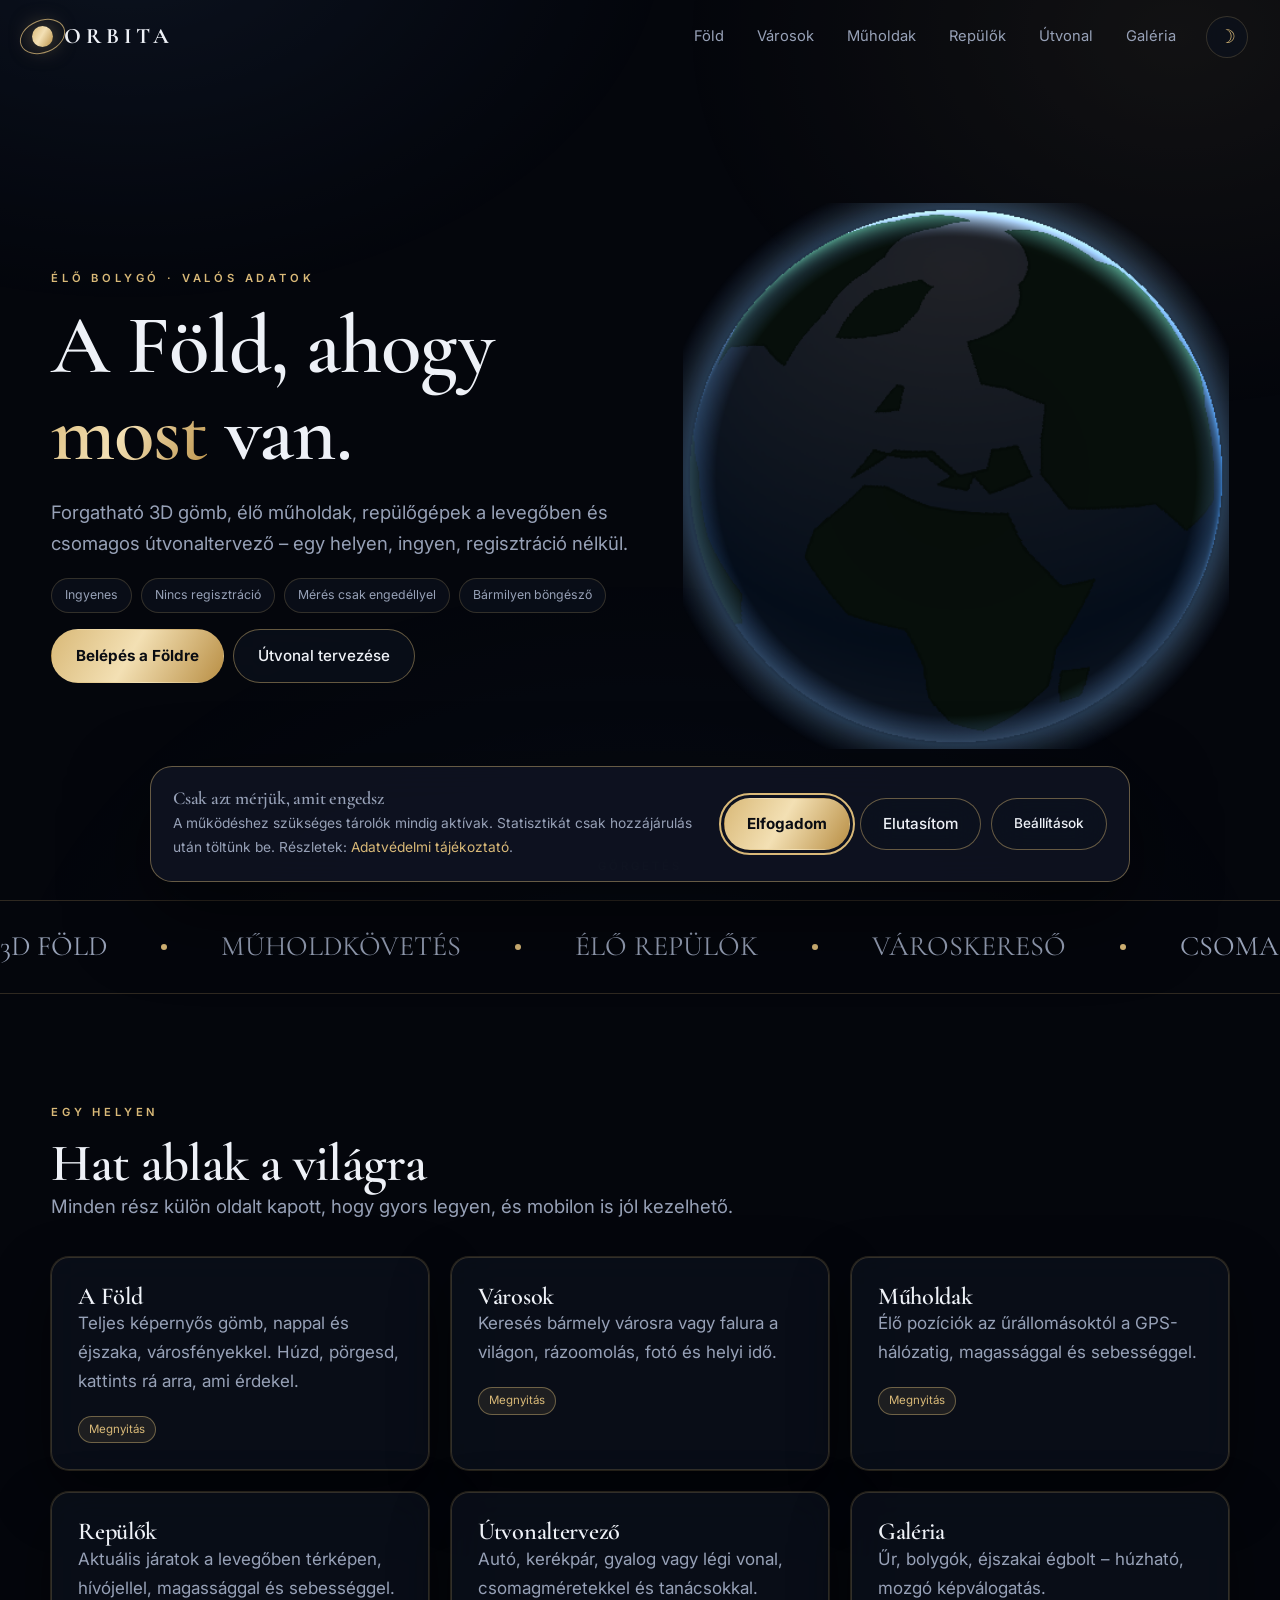
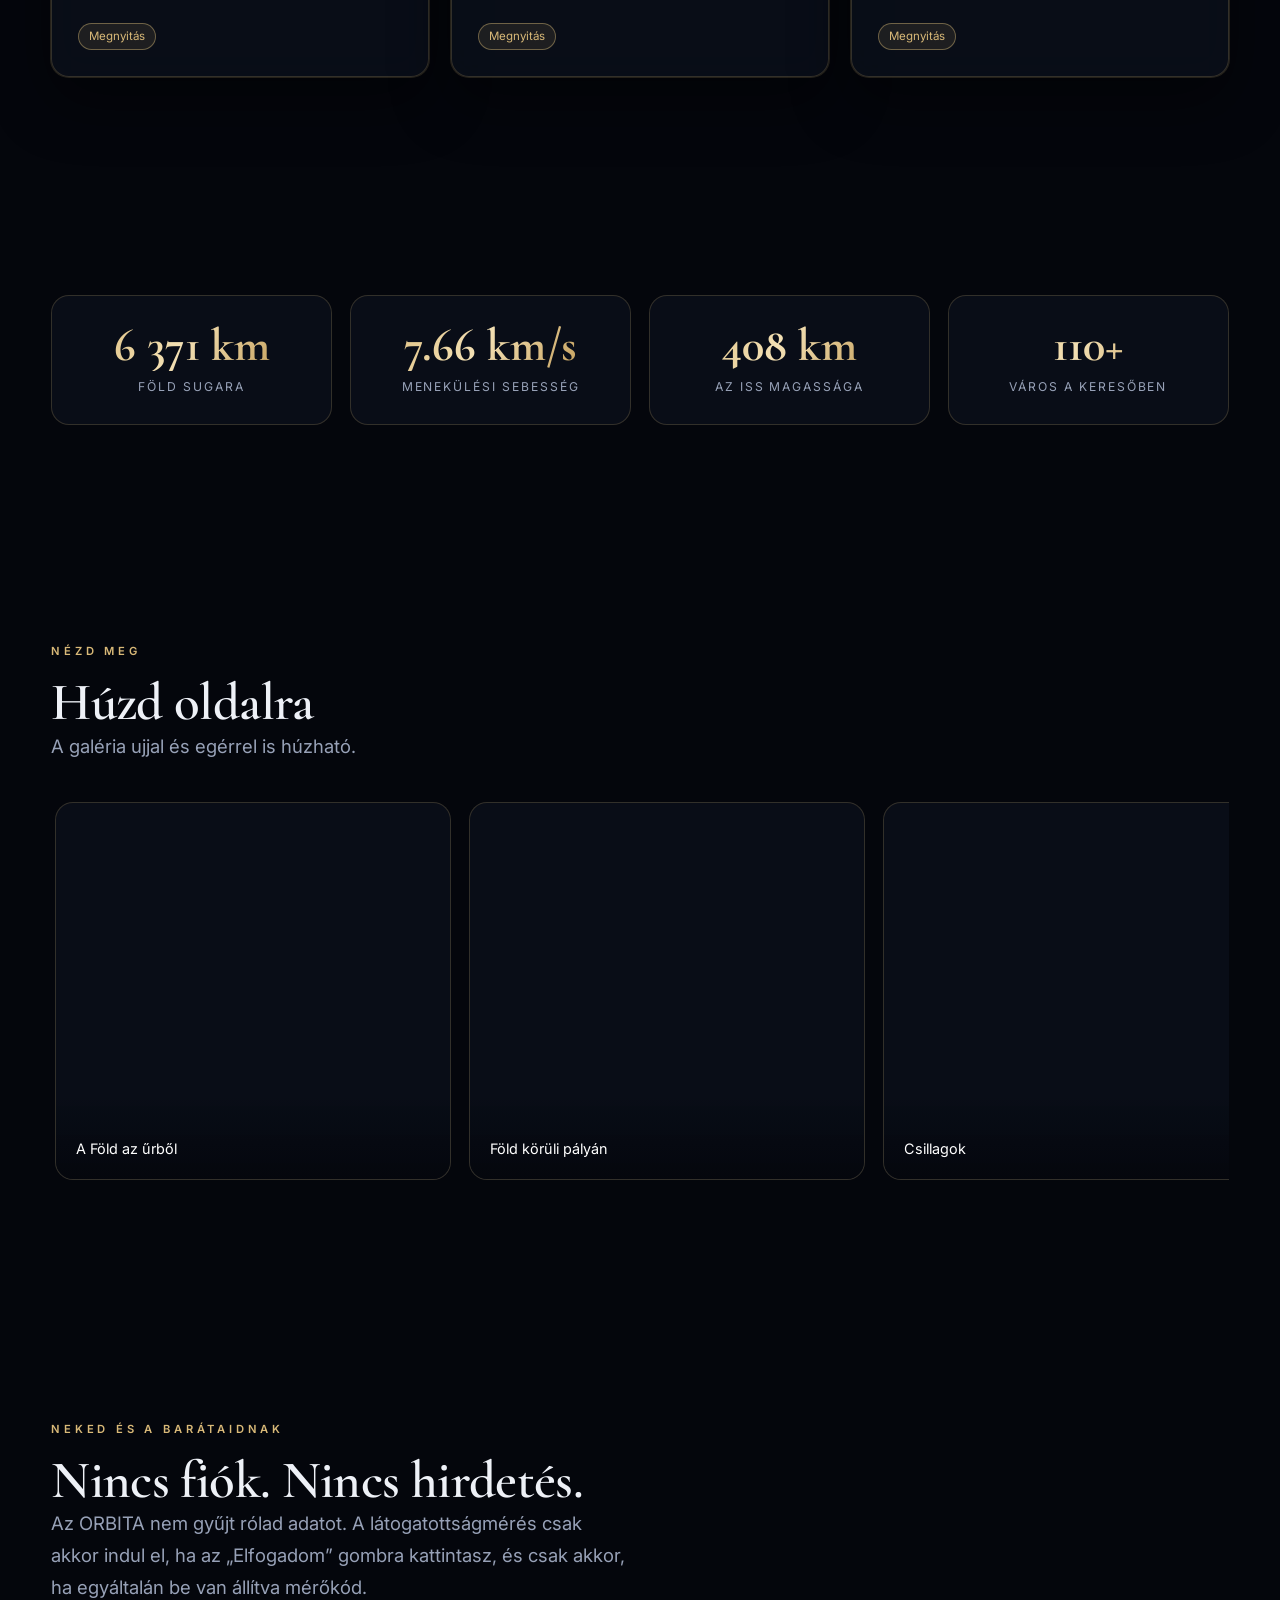
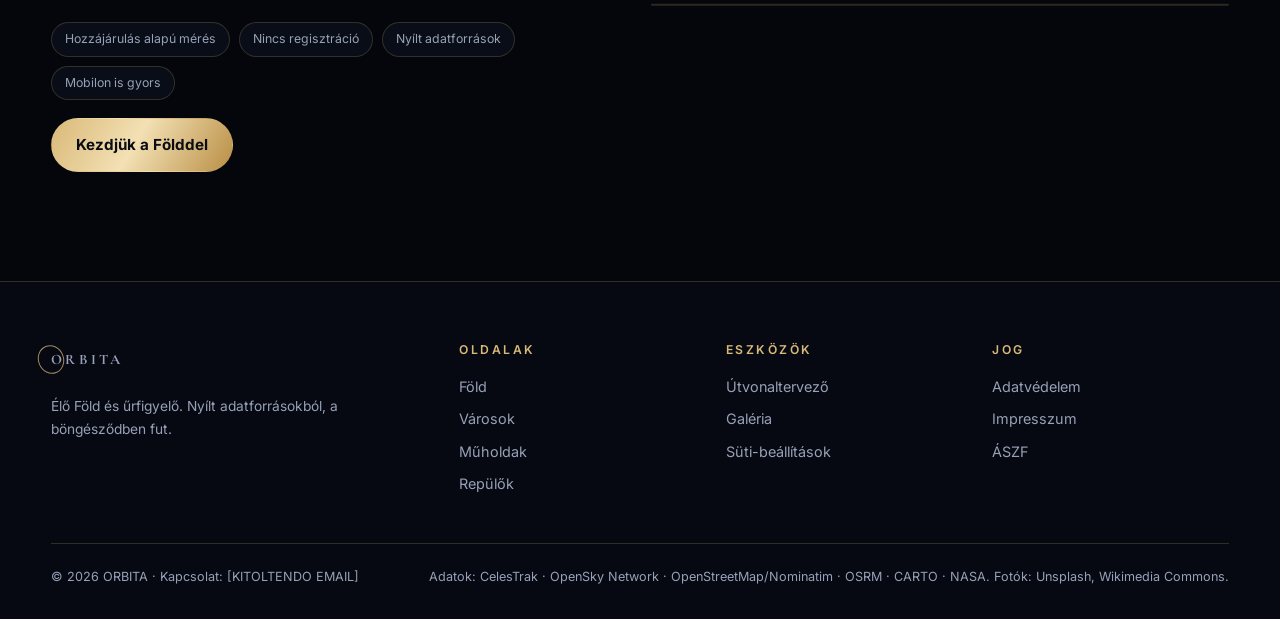
==== index.html @ 554a1420 "Add files via upload" ====
<!DOCTYPE html>
<html lang="hu" data-theme="dark">
<head>
<meta charset="utf-8">
<meta name="viewport" content="width=device-width,initial-scale=1">
<title>ORBITA – Élő Föld, műholdak, repülők és útvonaltervező</title>
<meta name="description" content="ORBITA: valós idejű 3D Föld, élő műholdhelyzetek, repülőforgalom és csomagos útvonaltervező. Ingyenes, regisztráció nélkül, a böngésződben.">
<link rel="canonical" href="https://[KITOLTENDO-DOMAIN]/index.html">
<meta property="og:type" content="website">
<meta property="og:title" content="ORBITA – Élő Föld és űrfigyelő">
<meta property="og:description" content="3D Föld, műholdak, repülők, városok és útvonaltervező – ingyen.">
<meta property="og:image" content="https://images.unsplash.com/photo-1451187580459-43490279c0fa?auto=format&fit=crop&w=1200&q=80">
<meta property="og:locale" content="hu_HU">
<meta name="twitter:card" content="summary_large_image">
<link rel="icon" href="favicon.svg" type="image/svg+xml">
<link rel="preconnect" href="https://fonts.googleapis.com">
<link rel="preconnect" href="https://fonts.gstatic.com" crossorigin>
<link href="https://fonts.googleapis.com/css2?family=Cormorant+Garamond:wght@400;600;700&family=Inter:wght@300;400;500;600;700&display=swap" rel="stylesheet">
<link rel="stylesheet" href="style.css?v=14">
<script>try{var t=localStorage.getItem('orbita-theme');if(t)document.documentElement.setAttribute('data-theme',t);}catch(e){}</script>
<script type="application/ld+json">
{"@context":"https://schema.org","@type":"WebSite","name":"ORBITA","url":"https://[KITOLTENDO-DOMAIN]/",
"description":"Élő Föld, műholdak, repülők és útvonaltervező.","inLanguage":"hu",
"potentialAction":{"@type":"SearchAction","target":"https://[KITOLTENDO-DOMAIN]/varosok.html?q={search_term_string}","query-input":"required name=search_term_string"}}
</script>
<script src="proxy.js?v=14"></script>
</head>
<body>
<div class="progress"><i></i></div>

<header class="nav">
  <a class="brand" href="index.html"><span class="brand-mark"></span>ORBITA</a>
  <nav class="nav-links" aria-label="Főmenü">
    <a href="fold.html">Föld</a><a href="varosok.html">Városok</a><a href="muholdak.html">Műholdak</a>
    <a href="repulok.html">Repülők</a><a href="utvonal.html">Útvonal</a><a href="galeria.html">Galéria</a>
  </nav>
  <div class="nav-act">
    <button class="icon-btn" data-theme-toggle aria-label="Világos vagy sötét téma" type="button"></button>
    <button class="burger" aria-label="Menü megnyitása" aria-expanded="false" type="button"><span></span><span></span><span></span></button>
  </div>
</header>
<div class="drawer" id="drawer">
  <a href="fold.html">Föld</a><a href="varosok.html">Városok</a><a href="muholdak.html">Műholdak</a>
  <a href="repulok.html">Repülők</a><a href="utvonal.html">Útvonaltervező</a><a href="galeria.html">Galéria</a>
  <a href="adatvedelem.html">Adatvédelem</a><a href="#" data-open-consent>Süti-beállítások</a>
</div>

<section class="hero">
  <div class="wrap hero-grid">
    <div>
      <p class="kick rv">Élő bolygó · valós adatok</p>
      <h1 class="rv">A Föld, ahogy <span class="gold">most</span> van.</h1>
      <p class="lead rv">Forgatható 3D gömb, élő műholdak, repülőgépek a levegőben és csomagos útvonaltervező – egy helyen, ingyen, regisztráció nélkül.</p>
      <div class="badge-row rv">
        <span class="badge">Ingyenes</span><span class="badge">Nincs regisztráció</span>
        <span class="badge">Mérés csak engedéllyel</span><span class="badge">Bármilyen böngésző</span>
      </div>
      <div class="badge-row rv">
        <a class="btn btn-p" href="fold.html">Belépés a Földre</a>
        <a class="btn" href="utvonal.html">Útvonal tervezése</a>
      </div>
    </div>
    <div class="hero-globe rv rv-s" id="heroGlobe" aria-hidden="true"></div>
  </div>
  <div class="scroll-hint"><i></i>GÖRGETÉS</div>
</section>

<div class="marq" aria-hidden="true">
  <div class="marq-in">
    <span>3D FÖLD</span><span>MŰHOLDKÖVETÉS</span><span>ÉLŐ REPÜLŐK</span><span>VÁROSKERESŐ</span>
    <span>CSOMAGTERVEZŐ</span><span>TERÜLETI IDŐ</span>
    <span>3D FÖLD</span><span>MŰHOLDKÖVETÉS</span><span>ÉLŐ REPÜLŐK</span><span>VÁROSKERESŐ</span>
    <span>CSOMAGTERVEZŐ</span><span>TERÜLETI IDŐ</span>
  </div>
</div>

<section>
  <div class="wrap">
    <p class="kick rv">Egy helyen</p>
    <h2 class="rv">Hat ablak a világra</h2>
    <p class="lead rv">Minden rész külön oldalt kapott, hogy gyors legyen, és mobilon is jól kezelhető.</p>
    <div class="grid g3 mt2" data-stagger>
      <a class="card rv" href="fold.html"><h3>A Föld</h3><p class="muted">Teljes képernyős gömb, nappal és éjszaka, városfényekkel. Húzd, pörgesd, kattints rá arra, ami érdekel.</p><span class="pill">Megnyitás</span></a>
      <a class="card rv" href="varosok.html"><h3>Városok</h3><p class="muted">Keresés bármely városra vagy falura a világon, rázoomolás, fotó és helyi idő.</p><span class="pill">Megnyitás</span></a>
      <a class="card rv" href="muholdak.html"><h3>Műholdak</h3><p class="muted">Élő pozíciók az űrállomásoktól a GPS-hálózatig, magassággal és sebességgel.</p><span class="pill">Megnyitás</span></a>
      <a class="card rv" href="repulok.html"><h3>Repülők</h3><p class="muted">Aktuális járatok a levegőben térképen, hívójellel, magassággal és sebességgel.</p><span class="pill">Megnyitás</span></a>
      <a class="card rv" href="utvonal.html"><h3>Útvonaltervező</h3><p class="muted">Autó, kerékpár, gyalog vagy légi vonal, csomagméretekkel és tanácsokkal.</p><span class="pill">Megnyitás</span></a>
      <a class="card rv" href="galeria.html"><h3>Galéria</h3><p class="muted">Űr, bolygók, éjszakai égbolt – húzható, mozgó képválogatás.</p><span class="pill">Megnyitás</span></a>
    </div>
  </div>
</section>

<section>
  <div class="wrap">
    <div class="stats">
      <div class="stat rv"><b data-count="6371" data-suffix=" km">0</b><span>Föld sugara</span></div>
      <div class="stat rv"><b data-count="7.66" data-dec="2" data-suffix=" km/s">0</b><span>Menekülési sebesség</span></div>
      <div class="stat rv"><b data-count="408" data-suffix=" km">0</b><span>Az ISS magassága</span></div>
      <div class="stat rv"><b data-count="110" data-suffix="+">0</b><span>Város a keresőben</span></div>
    </div>
  </div>
</section>

<section>
  <div class="wrap">
    <p class="kick rv">Nézd meg</p>
    <h2 class="rv">Húzd oldalra</h2>
    <p class="lead rv">A galéria ujjal és egérrel is húzható.</p>
    <div class="hgal mt2" role="region" aria-label="Képgaléria" tabindex="0">
      <figure><img src="https://images.unsplash.com/photo-1451187580459-43490279c0fa?auto=format&fit=crop&w=1400&q=80" alt="A Föld az űrből, felhőzettel" loading="lazy" onerror="this.src='https://picsum.photos/seed/orbita1/1400/900'"><figcaption>A Föld az űrből</figcaption></figure>
      <figure><img src="https://images.unsplash.com/photo-1446776811953-b23d57bd21aa?auto=format&fit=crop&w=1400&q=80" alt="Űrsétát végző űrhajós a Föld fölött" loading="lazy" onerror="this.src='https://picsum.photos/seed/orbita2/1400/900'"><figcaption>Föld körüli pályán</figcaption></figure>
      <figure><img src="https://images.unsplash.com/photo-1444703686981-a3abbc4d4fe3?auto=format&fit=crop&w=1400&q=80" alt="Csillagos éjszakai égbolt" loading="lazy" onerror="this.src='https://picsum.photos/seed/orbita3/1400/900'"><figcaption>Csillagok</figcaption></figure>
      <figure><img src="https://images.unsplash.com/photo-1419242902214-272b3f66ee7a?auto=format&fit=crop&w=1400&q=80" alt="Tejútrendszer az éjszakai égbolton" loading="lazy" onerror="this.src='https://picsum.photos/seed/orbita4/1400/900'"><figcaption>Tejút</figcaption></figure>
      <figure><img src="https://images.unsplash.com/photo-1462331940025-496dfbfc7564?auto=format&fit=crop&w=1400&q=80" alt="Köd a világűrben" loading="lazy" onerror="this.src='https://picsum.photos/seed/orbita5/1400/900'"><figcaption>Mélyvilág</figcaption></figure>
      <figure><img src="https://images.unsplash.com/photo-1470071459604-3b5ec3a7fe05?auto=format&fit=crop&w=1400&q=80" alt="Ködbeborított hegyvidék" loading="lazy" onerror="this.src='https://picsum.photos/seed/orbita6/1400/900'"><figcaption>Bolygónk felszíne</figcaption></figure>
    </div>
  </div>
</section>

<section>
  <div class="wrap grid g2" style="align-items:center">
    <div class="rv rv-l">
      <p class="kick">Neked és a barátaidnak</p>
      <h2>Nincs fiók. Nincs hirdetés.</h2>
      <p class="lead">Az ORBITA nem gyűjt rólad adatot. A látogatottságmérés csak akkor indul el, ha az „Elfogadom” gombra kattintasz, és csak akkor, ha egyáltalán be van állítva mérőkód.</p>
      <div class="badge-row">
        <span class="badge">Hozzájárulás alapú mérés</span><span class="badge">Nincs regisztráció</span>
        <span class="badge">Nyílt adatforrások</span><span class="badge">Mobilon is gyors</span>
      </div>
      <a class="btn btn-p mt1" href="fold.html">Kezdjük a Földdel</a>
    </div>
    <div class="imgsh rv rv-r" data-par="0.05">
      <img src="https://images.unsplash.com/photo-1451187580459-43490279c0fa?auto=format&fit=crop&w=1600&q=80" alt="Naplemente a Föld horizontján az űrből" loading="lazy" onerror="this.src='https://picsum.photos/seed/orbita7/1600/1100'">
    </div>
  </div>
</section>

<footer>
  <div class="wrap">
    <div class="fgrid">
      <div>
        <a class="brand" href="index.html"><span class="brand-mark"></span>ORBITA</a>
        <p class="muted small mt1">Élő Föld és űrfigyelő. Nyílt adatforrásokból, a böngésződben fut.</p>
      </div>
      <div><h4>Oldalak</h4><a href="fold.html">Föld</a><a href="varosok.html">Városok</a><a href="muholdak.html">Műholdak</a><a href="repulok.html">Repülők</a></div>
      <div><h4>Eszközök</h4><a href="utvonal.html">Útvonaltervező</a><a href="galeria.html">Galéria</a><a href="#" data-open-consent>Süti-beállítások</a></div>
      <div><h4>Jog</h4><a href="adatvedelem.html">Adatvédelem</a><a href="impresszum.html">Impresszum</a><a href="aszf.html">ÁSZF</a></div>
    </div>
    <div class="fbot">
      <span>© <span data-year>2026</span> ORBITA · Kapcsolat: [KITOLTENDO EMAIL]</span>
      <span>Adatok: CelesTrak · OpenSky Network · OpenStreetMap/Nominatim · OSRM · CARTO · NASA. Fotók: Unsplash, Wikimedia Commons.</span>
    </div>
  </div>
</footer>

<script src="app.js?v=14"></script>
<script src="globe.js?v=14"></script>
<script>
(function () {
  var host = document.getElementById('heroGlobe');
  if (!host || !window.ORBITA || !ORBITA.Globe) return;
  var c = document.createElement('canvas');
  c.setAttribute('aria-hidden', 'true');
  host.appendChild(c);
  var marks = [
    {lat:47.50,lon:19.04,label:'Budapest',sub:'Magyarország',kind:'city'},
    {lat:51.51,lon:-0.13,label:'London',sub:'Egyesült Királyság',kind:'city'},
    {lat:40.71,lon:-74.01,label:'New York',sub:'USA',kind:'city'},
    {lat:35.68,lon:139.69,label:'Tokió',sub:'Japán',kind:'city'},
    {lat:-33.87,lon:151.21,label:'Sydney',sub:'Ausztrália',kind:'city'},
    {lat:-23.55,lon:-46.63,label:'São Paulo',sub:'Brazília',kind:'city'}
  ];
  ORBITA.Globe(c, { host: host, lon: 19.04, lat: 40, marks: marks, hoverFocus: false });
})();
</script>
</body>
</html>
---- style.css ----
/* ================= ORBITA design system ================= */
:root{
  --bg:#04060c; --bg2:#090d18;
  --panel:rgba(12,17,28,.72); --panel2:rgba(14,19,32,.94);
  --line:rgba(217,185,120,.20); --line2:rgba(217,185,120,.44);
  --ink:#eef1f7; --mute:#97a1b7; --gold:#d9b978; --gold2:#f3e0b4;
  --accent:#6ea8fe; --ok:#5fd39a; --warn:#ffb454; --bad:#ff6b6b;
  --r:18px; --max:1240px;
  --sh:0 30px 80px rgba(0,0,0,.55);
  --grad:linear-gradient(120deg,#d9b978,#f3e0b4 46%,#b98f45);
  --glow:0 0 0 1px rgba(217,185,120,.16),0 24px 60px rgba(0,0,0,.45);
  --glass:blur(18px) saturate(1.15);
}
html[data-theme="light"]{
  --bg:#f5f3ee; --bg2:#eae6dc;
  --panel:rgba(255,255,255,.82); --panel2:rgba(255,255,255,.96);
  --line:rgba(122,96,44,.22); --line2:rgba(122,96,44,.44);
  --ink:#12161f; --mute:#5c6478; --gold:#8a6a2f; --gold2:#6b5122;
  --accent:#2f6bd8; --ok:#1f8f5f; --warn:#a86a10; --bad:#c2352f;
  --sh:0 24px 60px rgba(40,33,15,.15);
  --grad:linear-gradient(120deg,#8a6a2f,#c09a45 46%,#6b5122);
  --glow:0 0 0 1px rgba(122,96,44,.14),0 20px 50px rgba(40,33,15,.14);
}
*{box-sizing:border-box}
html{scroll-behavior:smooth;-webkit-text-size-adjust:100%}
body{margin:0;background:var(--bg);color:var(--ink);
  font-family:Inter,system-ui,-apple-system,"Segoe UI",Roboto,Helvetica,Arial,sans-serif;
  font-size:17px;line-height:1.7;-webkit-font-smoothing:antialiased;overflow-x:hidden}
body::before{content:"";position:fixed;inset:0;pointer-events:none;z-index:0;opacity:.55;
  background:
    radial-gradient(900px 620px at 10% -8%,rgba(110,168,254,.15),transparent 62%),
    radial-gradient(820px 620px at 92% 4%,rgba(217,185,120,.13),transparent 62%),
    radial-gradient(1100px 820px at 50% 118%,rgba(110,168,254,.09),transparent 62%)}
html[data-theme="light"] body::before{opacity:.9}
body.no-scroll{overflow:hidden}
img{max-width:100%;display:block}
a{color:inherit;text-decoration:none}
button{font:inherit;color:inherit}
h1,h2,h3,h4{font-family:"Cormorant Garamond",Georgia,"Times New Roman",serif;font-weight:600;
  line-height:1.05;margin:0;letter-spacing:-.012em}
h1{font-size:clamp(2.5rem,6.6vw,5.2rem)}
h2{font-size:clamp(1.9rem,4.2vw,3.3rem)}
h3{font-size:clamp(1.2rem,1.9vw,1.55rem)}
p{margin:0 0 1em}
.lead{font-size:clamp(1.01rem,1.45vw,1.2rem);color:var(--mute);max-width:64ch}
.kick{font-size:.7rem;letter-spacing:.34em;text-transform:uppercase;color:var(--gold);
  font-weight:600;margin:0 0 14px}
.wrap{width:min(var(--max),92vw);margin-inline:auto;position:relative;z-index:2}
section{padding:clamp(62px,8.5vw,132px) 0;position:relative;z-index:2}
.gold{background:var(--grad);-webkit-background-clip:text;background-clip:text;color:transparent}
.muted{color:var(--mute)}
.small{font-size:.86rem}
.center{text-align:center}
.mt1{margin-top:18px}.mt2{margin-top:34px}
:focus-visible{outline:2px solid var(--gold);outline-offset:3px;border-radius:9px}

/* folyamatjelző */
.progress{position:fixed;top:0;left:0;right:0;height:3px;z-index:70}
.progress>i{display:block;height:100%;width:100%;transform:scaleX(0);transform-origin:0 50%;background:var(--grad)}

/* navigáció */
.nav{position:fixed;top:0;left:0;right:0;z-index:60;display:flex;align-items:center;gap:16px;
  padding:15px min(4vw,32px);transition:.35s}
.nav.solid{background:rgba(4,6,12,.82);border-bottom:1px solid var(--line);padding-block:10px;
  -webkit-backdrop-filter:var(--glass);backdrop-filter:var(--glass)}
html[data-theme="light"] .nav.solid{background:rgba(245,243,238,.86)}
@supports (background:color-mix(in srgb,red 50%,transparent)){
  .nav.solid{background:color-mix(in srgb,var(--bg) 86%,transparent)}
}
.brand{display:flex;align-items:center;gap:11px;font-family:"Cormorant Garamond",serif;font-size:1.38rem;
  letter-spacing:.22em;font-weight:700;margin-right:auto;white-space:nowrap}
.brand-mark{width:21px;height:21px;border-radius:50%;background:var(--grad);position:relative;
  box-shadow:0 0 22px rgba(217,185,120,.5);flex:0 0 auto}
.brand-mark::after{content:"";position:absolute;inset:-6px -13px;border:1.4px solid var(--gold);
  border-radius:50%;transform:rotate(-22deg);opacity:.75}
.nav-links{display:flex;gap:5px}
.nav-links a{padding:9px 14px;border-radius:999px;font-size:.92rem;color:var(--mute);transition:.25s}
.nav-links a:hover{color:var(--ink);background:rgba(217,185,120,.12)}
.nav-links a.on{color:var(--ink);background:rgba(217,185,120,.16)}
.nav-act{display:flex;align-items:center;gap:10px}
.icon-btn{width:42px;height:42px;border-radius:50%;border:1px solid var(--line);background:var(--panel);
  cursor:pointer;display:grid;place-items:center;transition:.25s;
  -webkit-backdrop-filter:var(--glass);backdrop-filter:var(--glass)}
.icon-btn:hover{border-color:var(--line2);transform:translateY(-2px)}
.icon-btn::before{content:"\263D";font-size:1.18rem;color:var(--gold);line-height:1}
html[data-theme="light"] .icon-btn::before{content:"\2600"}
.burger{display:none;width:42px;height:42px;border-radius:50%;border:1px solid var(--line);
  background:var(--panel);cursor:pointer;flex-direction:column;justify-content:center;align-items:center;gap:5px}
.burger span{width:17px;height:1.6px;background:var(--ink);transition:.3s;display:block;border-radius:2px}
.burger[aria-expanded="true"] span:nth-child(1){transform:translateY(6.6px) rotate(45deg)}
.burger[aria-expanded="true"] span:nth-child(2){opacity:0}
.burger[aria-expanded="true"] span:nth-child(3){transform:translateY(-6.6px) rotate(-45deg)}
.drawer{position:fixed;inset:0 0 0 auto;width:min(86vw,340px);background:var(--panel2);z-index:65;
  -webkit-backdrop-filter:var(--glass);backdrop-filter:var(--glass);
  transform:translateX(103%);transition:transform .45s cubic-bezier(.3,.9,.2,1);
  display:flex;flex-direction:column;gap:4px;padding:96px 20px 22px;border-left:1px solid var(--line)}
.drawer.open{transform:none}
.drawer a{padding:14px 16px;border-radius:14px;font-size:1.04rem;color:var(--mute);border:1px solid transparent}
.drawer a:hover{color:var(--ink);background:rgba(217,185,120,.1);border-color:var(--line)}

/* gombok */
.btn{display:inline-flex;align-items:center;justify-content:center;gap:9px;padding:13px 24px;
  border-radius:999px;border:1px solid var(--line2);background:var(--panel);cursor:pointer;
  font-size:.95rem;font-weight:500;transition:.28s cubic-bezier(.3,.9,.2,1);white-space:nowrap;
  -webkit-backdrop-filter:var(--glass);backdrop-filter:var(--glass)}
.btn:hover{transform:translateY(-2px);border-color:var(--gold);box-shadow:0 14px 34px rgba(0,0,0,.32)}
.btn-p{background:var(--grad);color:#0a0c12;border-color:transparent;font-weight:700}
html[data-theme="light"] .btn-p{color:#fff}
.btn-p:hover{box-shadow:0 18px 42px rgba(217,185,120,.36)}
.btn-s{padding:9px 16px;font-size:.85rem}
.btn[disabled]{opacity:.45;cursor:not-allowed;transform:none}
.chip{display:inline-flex;align-items:center;gap:7px;padding:8px 15px;border-radius:999px;
  border:1px solid var(--line);background:var(--panel);font-size:.84rem;cursor:pointer;
  transition:.25s;color:var(--mute);line-height:1.3}
.chip:hover{border-color:var(--line2);color:var(--ink)}
.chip.on{background:var(--grad);color:#0a0c12;border-color:transparent;font-weight:700}
html[data-theme="light"] .chip.on{color:#fff}
.chip input{margin:0 4px 0 0}

/* kártyák */
.card{background:var(--panel);border:1px solid var(--line);border-radius:var(--r);padding:26px;
  -webkit-backdrop-filter:var(--glass);backdrop-filter:var(--glass);
  box-shadow:var(--glow);transition:.35s cubic-bezier(.3,.9,.2,1)}
.card:hover{transform:translateY(-5px);border-color:var(--line2)}
.grid{display:grid;gap:22px}
.g2{grid-template-columns:repeat(2,1fr)}
.g3{grid-template-columns:repeat(3,1fr)}
.g4{grid-template-columns:repeat(4,1fr)}

/* beúszás */
.rv{opacity:0;transform:translateY(32px);transition:opacity .9s cubic-bezier(.2,.8,.2,1),transform .9s cubic-bezier(.2,.8,.2,1)}
.rv.in{opacity:1;transform:none}
.rv-l{transform:translateX(-38px)}.rv-r{transform:translateX(38px)}.rv-s{transform:scale(.95)}

/* hero */
.hero{min-height:100svh;display:flex;align-items:center;padding:112px 0 60px;overflow:hidden}
.hero-grid{display:grid;grid-template-columns:1.04fr .96fr;gap:40px;align-items:center}
.hero h1{margin-bottom:20px}
.hero-globe{position:relative;aspect-ratio:1;max-width:560px;margin-inline:auto;width:100%}
.hero-globe canvas{width:100%;height:100%;display:block}
.scroll-hint{position:absolute;bottom:24px;left:50%;transform:translateX(-50%);display:flex;flex-direction:column;
  align-items:center;gap:8px;color:var(--mute);font-size:.7rem;letter-spacing:.26em;z-index:3}
.scroll-hint i{width:1px;height:46px;background:linear-gradient(180deg,var(--gold),transparent);animation:drop 2.4s infinite}
@keyframes drop{0%{transform:scaleY(0);transform-origin:top}50%{transform:scaleY(1);transform-origin:top}100%{transform:scaleY(0);transform-origin:bottom}}

/* statisztika */
.stats{display:grid;grid-template-columns:repeat(4,1fr);gap:18px}
.stat{padding:24px 20px;border-radius:var(--r);border:1px solid var(--line);background:var(--panel);text-align:center}
.stat b{display:block;font-family:"Cormorant Garamond",serif;font-size:clamp(1.9rem,3.8vw,2.9rem);
  background:var(--grad);-webkit-background-clip:text;background-clip:text;color:transparent;line-height:1.1}
.stat span{font-size:.76rem;letter-spacing:.16em;text-transform:uppercase;color:var(--mute)}

/* galéria */
.hgal{display:flex;gap:18px;overflow-x:auto;scroll-snap-type:x mandatory;padding:6px 4px 22px;
  cursor:grab;scrollbar-width:thin;scrollbar-color:var(--line2) transparent}
.hgal.drag{cursor:grabbing;scroll-snap-type:none}
.hgal::-webkit-scrollbar{height:6px}
.hgal::-webkit-scrollbar-thumb{background:var(--line2);border-radius:9px}
.hgal figure{flex:0 0 clamp(228px,31vw,396px);margin:0;scroll-snap-align:center;border-radius:var(--r);
  overflow:hidden;border:1px solid var(--line);position:relative;background:var(--panel)}
.hgal img{height:clamp(218px,31vw,376px);width:100%;object-fit:cover;transition:transform .9s cubic-bezier(.2,.8,.2,1)}
.hgal figure:hover img{transform:scale(1.07)}
.hgal figcaption{position:absolute;inset:auto 0 0;padding:42px 20px 18px;font-size:.9rem;color:#fff;
  background:linear-gradient(180deg,transparent,rgba(4,6,12,.88))}

/* futószalag */
.marq{overflow:hidden;border-top:1px solid var(--line);border-bottom:1px solid var(--line);
  padding:22px 0;position:relative;z-index:2}
.marq-in{display:flex;gap:54px;width:max-content;animation:marq 46s linear infinite}
.marq span{font-family:"Cormorant Garamond",serif;font-size:clamp(1.05rem,2.2vw,1.85rem);
  color:var(--mute);white-space:nowrap;display:flex;align-items:center;gap:54px}
.marq span::after{content:"";width:6px;height:6px;border-radius:50%;background:var(--gold)}
@keyframes marq{to{transform:translateX(-50%)}}

/* ================= gömb oldalak ================= */
.gh{position:relative;height:100svh;min-height:660px;overflow:hidden;background:var(--bg)}
.gh::before{content:"";position:absolute;inset:0;
  background:
    radial-gradient(1200px 820px at 18% 8%,rgba(110,168,254,.17),transparent 62%),
    radial-gradient(920px 720px at 86% 88%,rgba(217,185,120,.13),transparent 62%)}
.stars{position:absolute;inset:0;overflow:hidden;pointer-events:none;z-index:0}
.stars i{position:absolute;display:block;border-radius:50%;background:#fff;animation:tw 3.6s infinite}
@keyframes tw{0%,100%{opacity:.22}50%{opacity:.95}}

.stage{position:absolute;inset:0;z-index:1}
.stage canvas.orbit-canvas{position:absolute;inset:0;width:100%;height:100%;display:block;
  touch-action:none;cursor:grab;z-index:1;-webkit-user-select:none;user-select:none}
.stage canvas.orbit-canvas.grabbing{cursor:grabbing}
.glabels{position:absolute;inset:0;pointer-events:none;z-index:3;overflow:hidden}
.glabel{position:absolute;width:9px;height:9px;border-radius:50%;background:var(--gold);left:-9999px;top:-9999px;
  box-shadow:0 0 0 3px rgba(217,185,120,.20),0 0 16px rgba(217,185,120,.85);
  transition:opacity .25s}
.glabel::after{content:"";position:absolute;inset:-7px;border-radius:50%;border:1px solid rgba(217,185,120,.55);
  animation:pulse 2.8s ease-out infinite}
@keyframes pulse{0%{transform:scale(.55);opacity:.9}70%{transform:scale(1.5);opacity:0}100%{opacity:0}}
.glabel.city{background:#7fd4ff;box-shadow:0 0 0 3px rgba(127,212,255,.18),0 0 16px rgba(127,212,255,.8)}
.glabel.city::after{border-color:rgba(127,212,255,.5)}
.glabel.sat{background:#ff9f68;box-shadow:0 0 0 3px rgba(255,159,104,.18),0 0 14px rgba(255,159,104,.8)}
.glabel.sat::after{border-color:rgba(255,159,104,.45)}
.gtip{position:absolute;z-index:9;pointer-events:none;padding:9px 14px;border-radius:12px;
  background:var(--panel2);border:1px solid var(--line2);box-shadow:var(--sh);white-space:nowrap;
  transform:translate(-50%,-150%);transition:opacity .18s;font-size:.85rem;left:-9999px;top:-9999px;
  -webkit-backdrop-filter:var(--glass);backdrop-filter:var(--glass)}
.gtip b{display:block;font-family:"Cormorant Garamond",serif;font-size:1.05rem;line-height:1.25}
.gtip small{color:var(--mute)}

.gh-top{position:absolute;top:0;left:0;right:0;padding:14px min(4vw,30px);display:flex;align-items:center;
  gap:12px;z-index:8}
.gsearch{position:absolute;top:82px;left:50%;transform:translateX(-50%);width:min(620px,92vw);z-index:9}
.gsearch-in{display:flex;align-items:center;gap:10px;padding:6px 6px 6px 20px;border-radius:999px;
  background:var(--panel);border:1px solid var(--line2);box-shadow:var(--glow);
  -webkit-backdrop-filter:var(--glass);backdrop-filter:var(--glass)}
.gsearch input{flex:1;background:none;border:0;outline:none;color:var(--ink);font-size:1rem;padding:13px 0;min-width:0}
.gsearch input::placeholder{color:var(--mute)}
.ac{position:absolute;top:calc(100% + 9px);left:0;right:0;background:var(--panel2);border:1px solid var(--line2);
  border-radius:16px;overflow:hidden;box-shadow:var(--sh);max-height:336px;overflow-y:auto;display:none;z-index:20;
  -webkit-backdrop-filter:var(--glass);backdrop-filter:var(--glass)}
.ac.open{display:block}
.ac button{display:block;width:100%;text-align:left;padding:12px 18px;background:none;border:0;cursor:pointer;
  border-bottom:1px solid var(--line);font-size:.94rem;color:var(--ink)}
.ac button:last-child{border-bottom:0}
.ac button:hover,.ac button.sel{background:rgba(217,185,120,.13)}
.ac small{display:block;color:var(--mute);font-size:.78rem}

.gpanels{position:absolute;inset:auto 0 0;display:flex;gap:14px;align-items:flex-end;
  padding:0 min(4vw,30px) 26px;z-index:8;pointer-events:none}
.gpanel{pointer-events:auto;background:var(--panel);border:1px solid var(--line);border-radius:var(--r);
  box-shadow:var(--glow);padding:20px;-webkit-backdrop-filter:var(--glass);backdrop-filter:var(--glass)}
.gpanel.info{width:min(372px,90vw);max-height:62svh;overflow-y:auto}
.gpanel.info h3{margin-bottom:4px}
.coords{font-size:.79rem;color:var(--mute);letter-spacing:.05em;margin:0}
.kv{display:grid;grid-template-columns:auto 1fr;gap:7px 14px;font-size:.87rem;margin:14px 0}
.kv dt{color:var(--mute)}
.kv dd{margin:0;text-align:right}
.cphoto{width:100%;height:172px;object-fit:cover;border-radius:12px;border:1px solid var(--line);margin-top:12px;background:var(--bg2)}
.cphotogrid{display:grid;grid-template-columns:1fr 1fr 1fr;gap:7px;margin:12px 0}
.cphotogrid img{border-radius:10px;height:72px;object-fit:cover;border:1px solid var(--line);width:100%}
.dock{display:flex;gap:9px;margin-left:auto;pointer-events:auto;flex-wrap:wrap;justify-content:flex-end}
.dock a{padding:12px 17px;border-radius:14px;background:var(--panel);border:1px solid var(--line);
  font-size:.85rem;transition:.25s;white-space:nowrap;
  -webkit-backdrop-filter:var(--glass);backdrop-filter:var(--glass)}
.dock a:hover{border-color:var(--gold);transform:translateY(-3px)}
.ghint{position:absolute;left:50%;top:150px;transform:translateX(-50%);font-size:.75rem;color:var(--mute);
  letter-spacing:.08em;z-index:6;text-align:center;pointer-events:none;padding:0 12px}

/* térkép */
.mapbox{border-radius:var(--r);overflow:hidden;border:1px solid var(--line);
  height:clamp(320px,52svh,560px);background:var(--bg2);position:relative;z-index:2}
.mapbox .leaflet-container{height:100%;width:100%;background:var(--bg2);font:inherit}
.leaflet-container a{color:var(--accent)}
.leaflet-control-attribution{background:rgba(0,0,0,.55)!important;color:#cbd4e4!important;font-size:10px!important}
.leaflet-popup-content-wrapper,.leaflet-popup-tip{background:var(--panel2);color:var(--ink);border:1px solid var(--line)}
html[data-theme="light"] .leaflet-control-attribution{background:rgba(255,255,255,.82)!important;color:#333!important}

/* táblázat */
.tbl{width:100%;border-collapse:collapse;font-size:.88rem}
.tbl th,.tbl td{text-align:left;padding:11px 13px;border-bottom:1px solid var(--line)}
.tbl th{color:var(--mute);font-weight:600;font-size:.73rem;letter-spacing:.14em;text-transform:uppercase;
  position:sticky;top:0;background:var(--panel2);z-index:2}
.tbl tbody tr:hover td{background:rgba(217,185,120,.07)}
.tblwrap{max-height:54svh;overflow:auto;border:1px solid var(--line);border-radius:var(--r);
  background:var(--panel);position:relative;z-index:2}
.pill{display:inline-block;padding:3px 10px;border-radius:999px;font-size:.72rem;border:1px solid var(--line2);
  background:rgba(217,185,120,.1);color:var(--gold)}

/* űrlap */
.field{margin-bottom:14px;position:relative}
.field label{display:block;font-size:.77rem;letter-spacing:.14em;text-transform:uppercase;
  color:var(--mute);margin-bottom:7px}
.field input,.field select,.field textarea{width:100%;padding:13px 15px;border-radius:13px;
  border:1px solid var(--line);background:rgba(9,13,24,.6);color:var(--ink);font-family:inherit;
  font-size:.95rem;outline:none;transition:.25s}
html[data-theme="light"] .field input,html[data-theme="light"] .field select,html[data-theme="light"] .field textarea{background:rgba(255,255,255,.75)}
.field input:focus,.field select:focus,.field textarea:focus{border-color:var(--gold);
  box-shadow:0 0 0 3px rgba(217,185,120,.16)}
.field textarea{min-height:130px;resize:vertical}
.field.bad input{border-color:var(--bad)}
.err{color:var(--bad);font-size:.79rem;margin-top:5px;display:none}
.field.bad .err{display:block}
.row{display:grid;grid-template-columns:1fr 1fr;gap:14px}
.row3{display:grid;grid-template-columns:repeat(3,1fr);gap:14px}
.hp{position:absolute!important;left:-9999px!important;opacity:0;height:0;width:0}
.note{padding:14px 16px;border-radius:13px;border:1px solid var(--line);background:var(--panel);
  font-size:.86rem;color:var(--mute)}

/* sütisáv */
.cookie{position:fixed;left:50%;transform:translate(-50%,150%);bottom:18px;width:min(980px,94vw);z-index:90;
  background:var(--panel2);border:1px solid var(--line2);border-radius:22px;box-shadow:var(--sh);
  padding:22px;display:flex;gap:20px;align-items:center;flex-wrap:wrap;opacity:0;
  transition:transform .7s cubic-bezier(.2,.9,.2,1),opacity .5s;
  -webkit-backdrop-filter:var(--glass);backdrop-filter:var(--glass)}
.cookie.show{transform:translate(-50%,0);opacity:1}
.cookie h4{font-size:1.14rem;margin-bottom:4px}
.cookie .cktext{margin:0;font-size:.86rem;color:var(--mute);flex:1 1 320px}
.cookie-do{display:flex;gap:10px;flex-wrap:wrap}
.cookie-do .btn{padding:12px 22px}
.ck-pref{display:none;flex-basis:100%;border-top:1px solid var(--line);margin-top:12px;padding-top:14px}
.ck-pref.open{display:block}
.ck-row{display:flex;align-items:center;gap:12px;padding:9px 0;font-size:.88rem}
.ck-row input{accent-color:var(--gold);width:18px;height:18px;flex:0 0 auto}
.ck-row div{flex:1}
.ck-row small{display:block;color:var(--mute);font-size:.78rem}

/* toast */
.toast{position:fixed;left:50%;bottom:28px;transform:translate(-50%,140%);z-index:95;padding:14px 22px;
  border-radius:999px;background:var(--panel2);border:1px solid var(--line2);box-shadow:var(--sh);
  transition:transform .5s cubic-bezier(.2,.9,.2,1);font-size:.9rem;max-width:92vw;text-align:center;
  -webkit-backdrop-filter:var(--glass);backdrop-filter:var(--glass)}
.toast.show{transform:translate(-50%,0)}
.toast.ok{border-color:rgba(95,211,154,.6)}
.toast.bad{border-color:rgba(255,107,107,.6)}

/* lábléc */
footer{border-top:1px solid var(--line);padding:62px 0 32px;position:relative;z-index:2;background:rgba(9,13,24,.5)}
html[data-theme="light"] footer{background:rgba(234,230,220,.55)}
.fgrid{display:grid;grid-template-columns:1.6fr 1fr 1fr 1fr;gap:30px}
.fgrid h4{font-size:.76rem;letter-spacing:.2em;text-transform:uppercase;color:var(--gold);
  margin-bottom:14px;font-family:Inter,sans-serif}
.fgrid a{color:var(--mute);font-size:.9rem;display:block;padding:4px 0;transition:.2s}
.fgrid a:hover{color:var(--ink)}
.fbot{margin-top:42px;padding-top:22px;border-top:1px solid var(--line);display:flex;justify-content:space-between;
  gap:14px;flex-wrap:wrap;font-size:.79rem;color:var(--mute)}

/* egyéb */
.imgsh{border-radius:var(--r);overflow:hidden;border:1px solid var(--line);position:relative}
.imgsh img{width:100%;height:100%;object-fit:cover;transition:transform 1s cubic-bezier(.2,.8,.2,1)}
.imgsh:hover img{transform:scale(1.05)}
.badge-row{display:flex;gap:9px;flex-wrap:wrap;margin-top:16px}
.badge{padding:6px 13px;border-radius:999px;border:1px solid var(--line);font-size:.77rem;
  color:var(--mute);background:var(--panel)}
.load{display:inline-block;width:15px;height:15px;border:2px solid var(--line2);border-top-color:var(--gold);
  border-radius:50%;animation:sp .8s linear infinite;vertical-align:-2px}
@keyframes sp{to{transform:rotate(360deg)}}
.advice{border-left:2px solid var(--gold);padding-left:16px;font-size:.87rem;color:var(--mute);margin-top:14px}
.advice b{color:var(--ink)}
.pkglist{display:flex;gap:9px;flex-wrap:wrap;margin-bottom:16px}
.sr{position:absolute;width:1px;height:1px;overflow:hidden;clip:rect(0 0 0 0);white-space:nowrap}

/* csökkentett mozgás */
@media (prefers-reduced-motion: reduce){
  *,*::before,*::after{animation-duration:.001ms!important;animation-iteration-count:1!important;
    transition-duration:.001ms!important;scroll-behavior:auto!important}
  .rv{opacity:1!important;transform:none!important}
  .marq-in{animation:none!important}
}
html.reduce *{animation:none!important;transition:none!important}
html.reduce .rv{opacity:1!important;transform:none!important}

/* reszponzív */
@media (max-width:1080px){
  .g4{grid-template-columns:repeat(2,1fr)}
  .fgrid{grid-template-columns:1fr 1fr;gap:26px}
}
@media (max-width:900px){
  .nav-links{display:none}
  .burger{display:flex}
  .hero-grid{grid-template-columns:1fr;gap:24px}
  .hero-globe{max-width:430px}
  .g3{grid-template-columns:1fr}
  .stats{grid-template-columns:1fr 1fr}
  .gh{height:auto;min-height:0;padding-bottom:6px;display:block}
  .stage{position:relative;inset:auto;height:74svh;min-height:430px;display:block}
  .stage canvas.orbit-canvas{position:absolute;inset:0}
  .gh-top{position:static;padding:14px 4vw}
  .gsearch{position:static;transform:none;width:min(680px,92vw);margin:14px auto 4px}
  .ghint{position:static;transform:none;top:auto;margin:10px auto 0;display:block}
  .gpanels{position:static;flex-direction:column;padding:16px;align-items:stretch;gap:12px}
  .gpanel.info{width:auto;max-height:none}
  .dock{margin-left:0;justify-content:flex-start}
}
@media (max-width:620px){
  body{font-size:16px}
  .row,.row3,.g2{grid-template-columns:1fr}
  .stats{grid-template-columns:1fr 1fr}
  .fgrid{grid-template-columns:1fr}
  .cookie{padding:17px;bottom:10px;border-radius:18px}
  .gpanel{padding:16px}
  h1{font-size:clamp(2.1rem,9vw,3rem)}
  .cphotogrid img{height:60px}
}
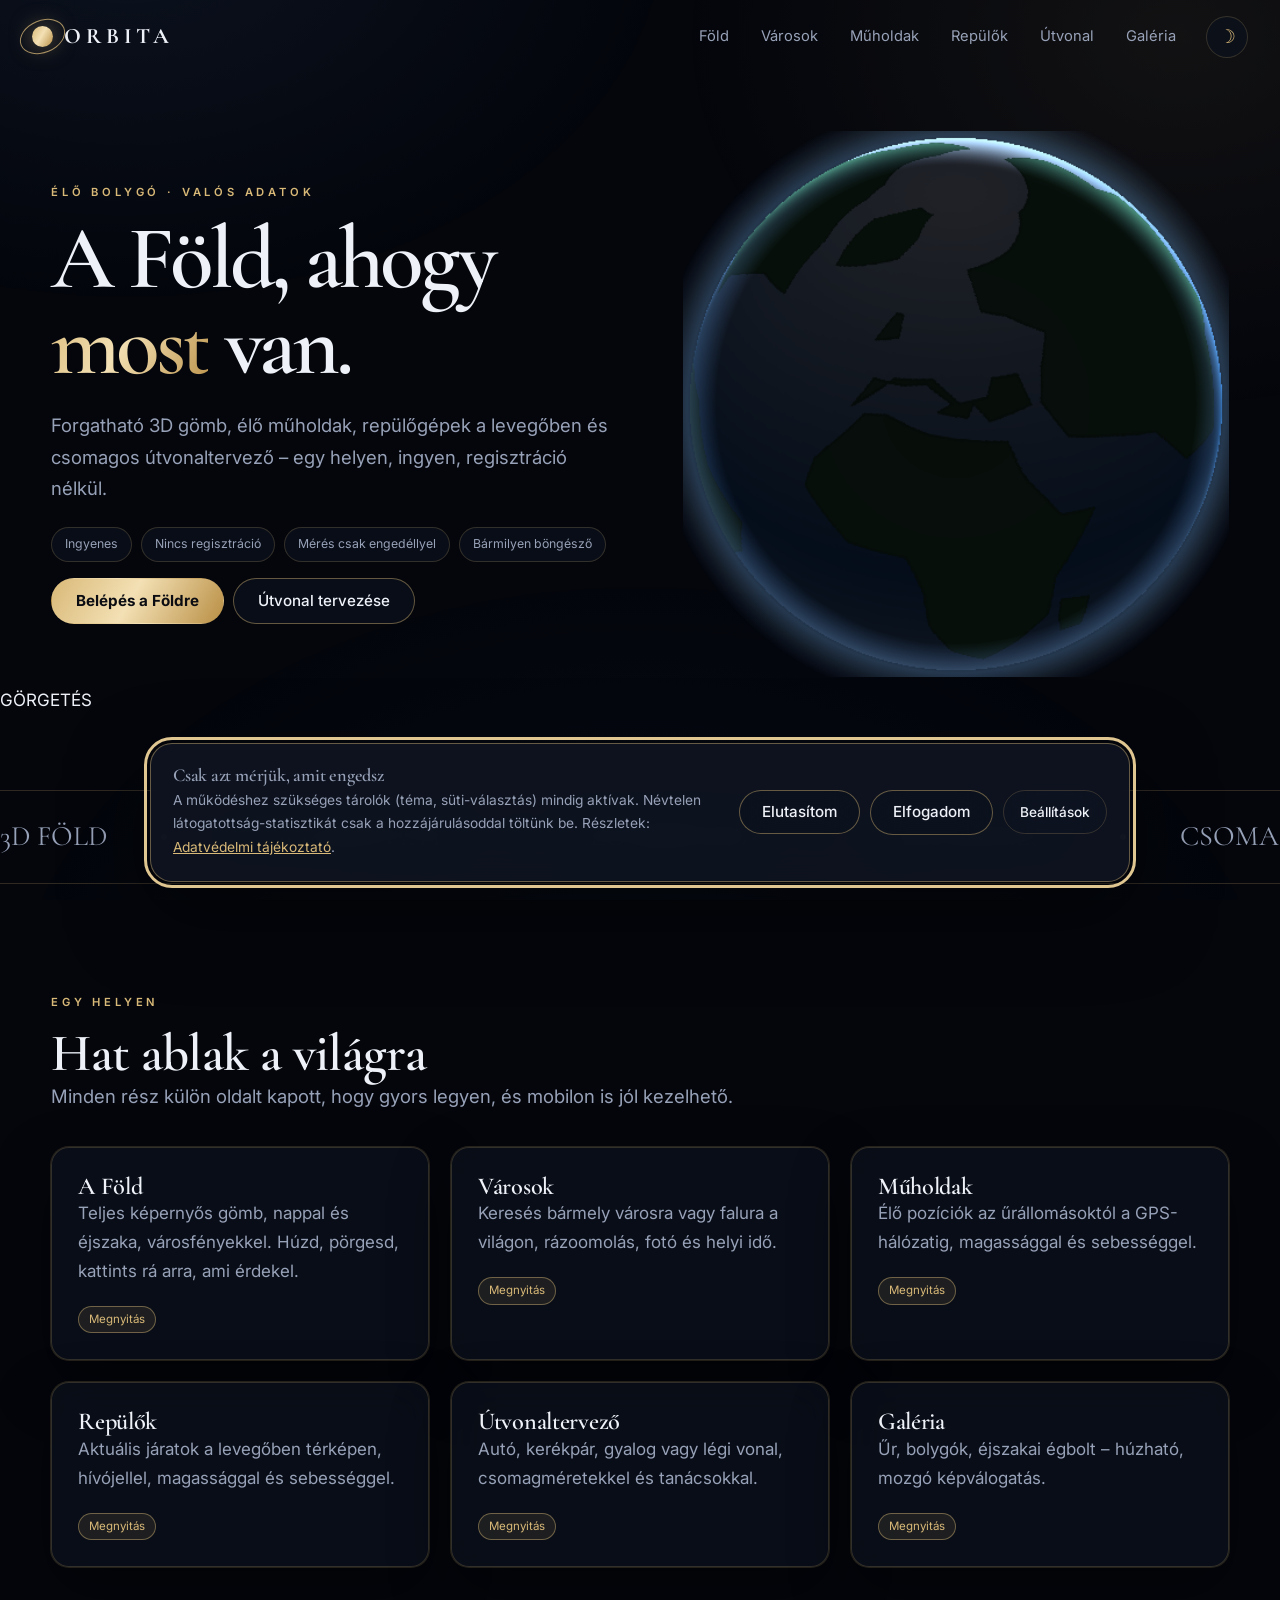
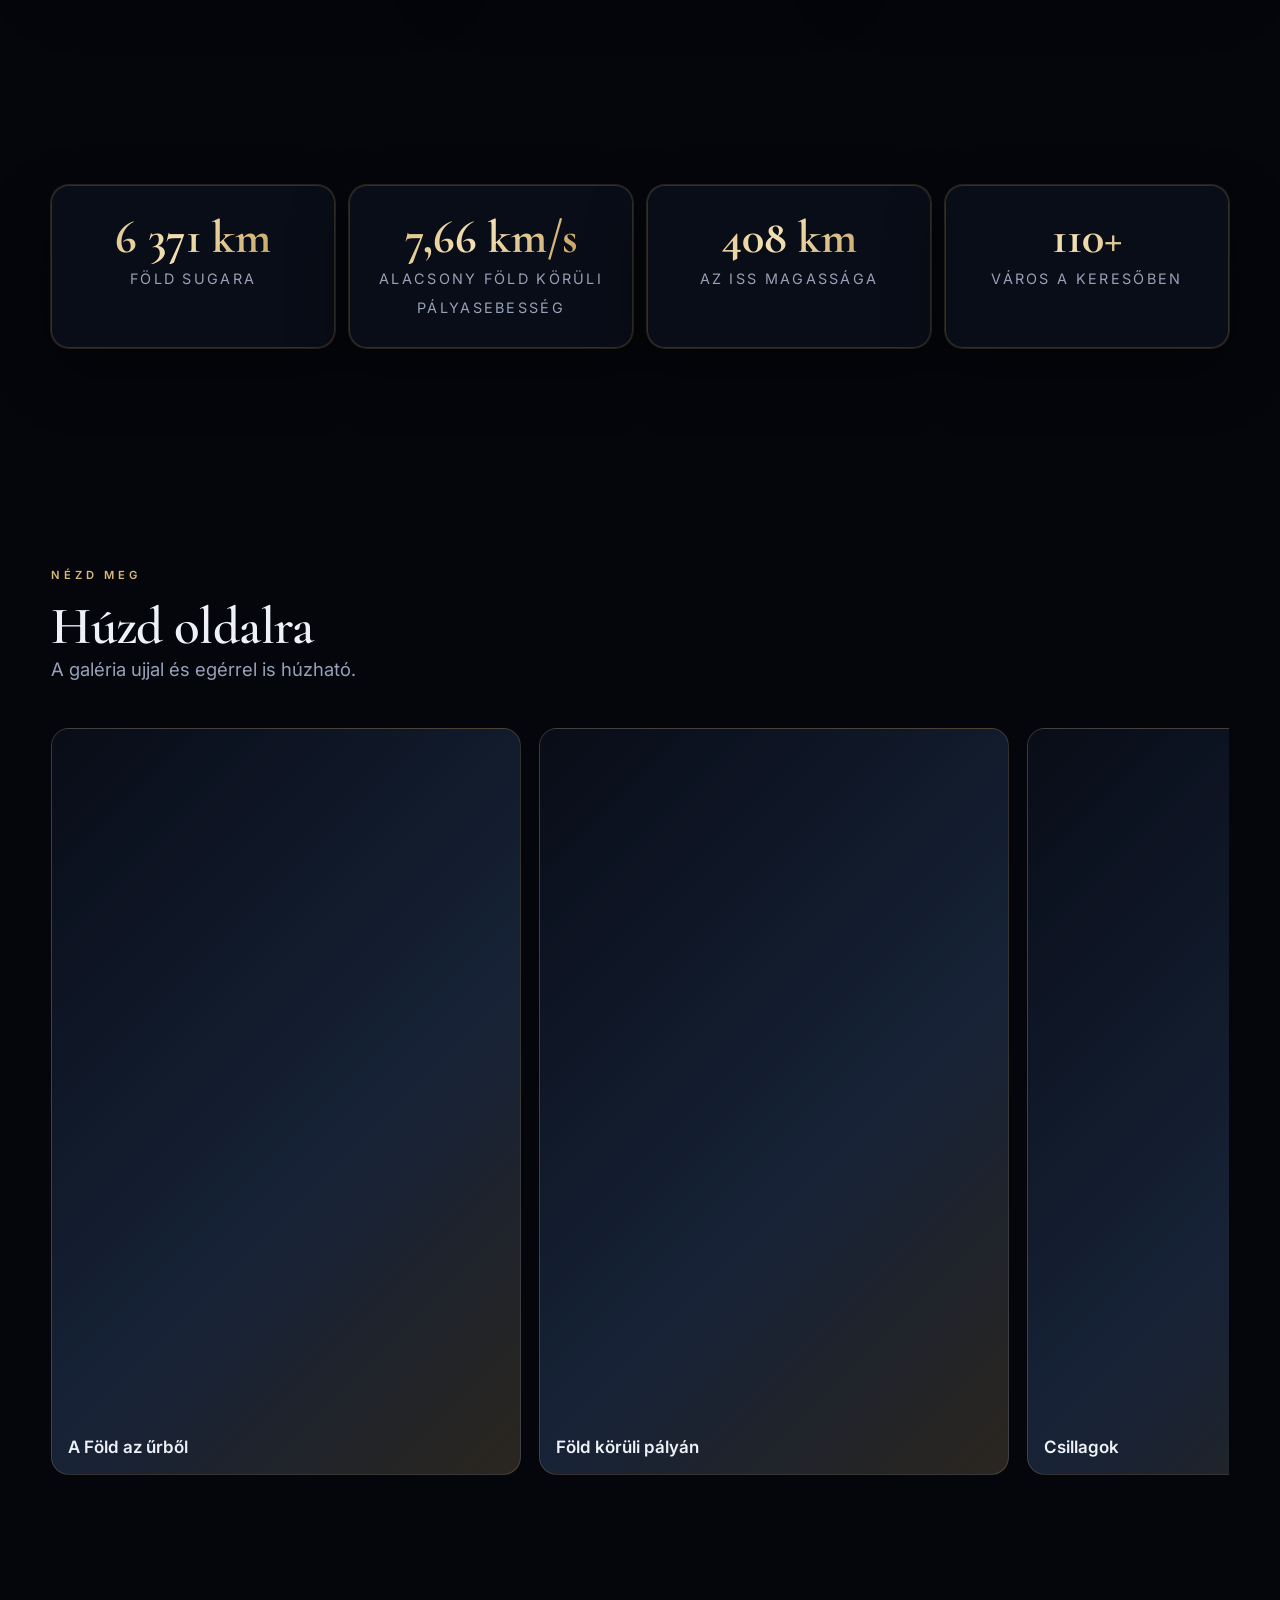
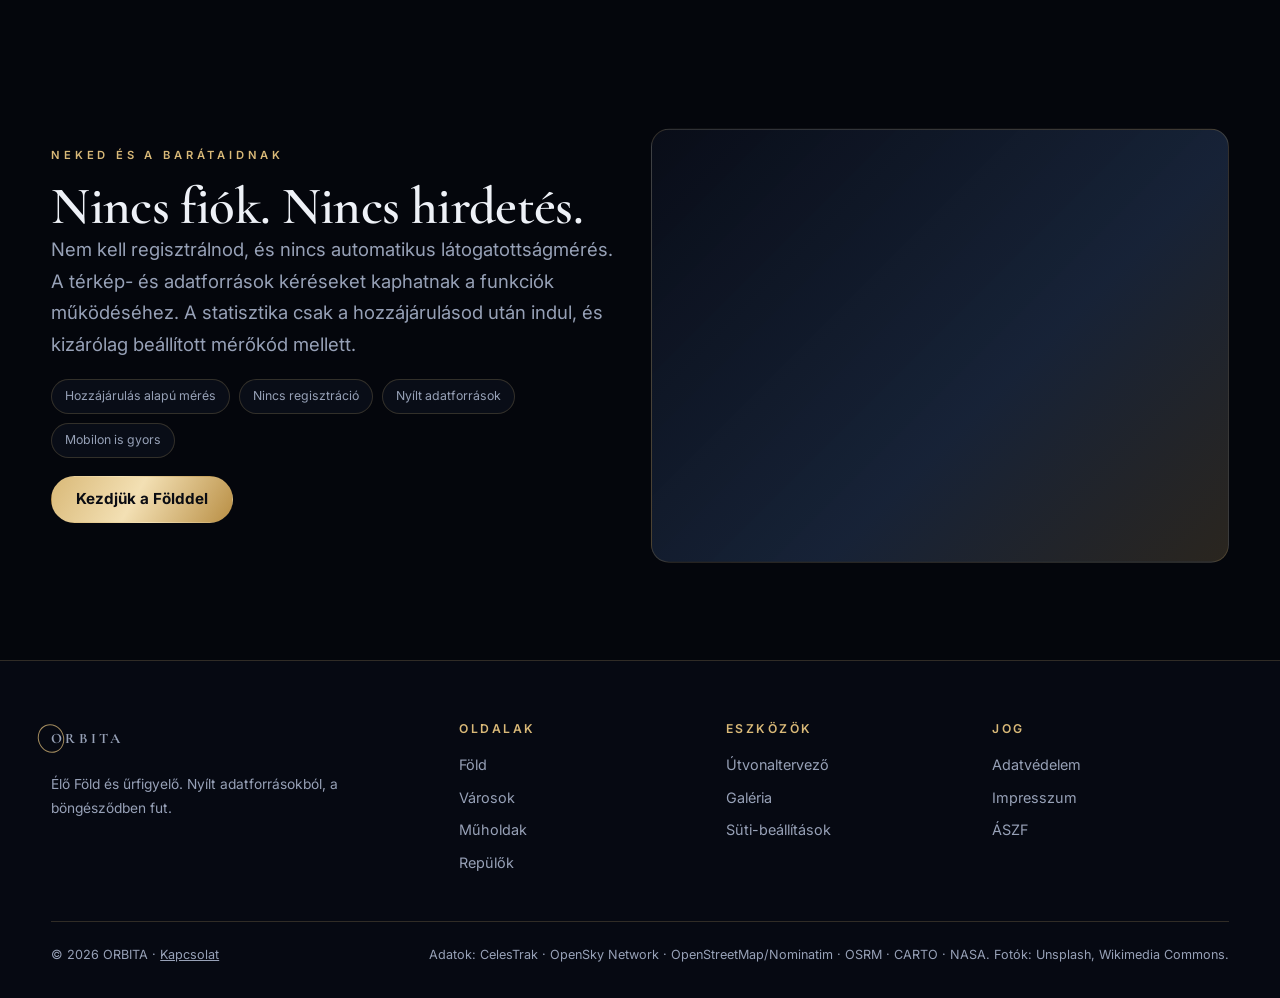
==== commit 647df75e: "Add files via upload" ====
--- a/index.html
+++ b/index.html
@@ -16,14 +16,14 @@
 <link rel="preconnect" href="https://fonts.googleapis.com">
 <link rel="preconnect" href="https://fonts.gstatic.com" crossorigin>
 <link href="https://fonts.googleapis.com/css2?family=Cormorant+Garamond:wght@400;600;700&family=Inter:wght@300;400;500;600;700&display=swap" rel="stylesheet">
-<link rel="stylesheet" href="style.css?v=14">
+<link rel="stylesheet" href="style.css?v=17">
 <script>try{var t=localStorage.getItem('orbita-theme');if(t)document.documentElement.setAttribute('data-theme',t);}catch(e){}</script>
 <script type="application/ld+json">
 {"@context":"https://schema.org","@type":"WebSite","name":"ORBITA","url":"https://[KITOLTENDO-DOMAIN]/",
 "description":"Élő Föld, műholdak, repülők és útvonaltervező.","inLanguage":"hu",
 "potentialAction":{"@type":"SearchAction","target":"https://[KITOLTENDO-DOMAIN]/varosok.html?q={search_term_string}","query-input":"required name=search_term_string"}}
 </script>
-<script src="proxy.js?v=14"></script>
+<script src="proxy.js?v=17"></script>
 </head>
 <body>
 <div class="progress"><i></i></div>
@@ -94,7 +94,7 @@
   <div class="wrap">
     <div class="stats">
       <div class="stat rv"><b data-count="6371" data-suffix=" km">0</b><span>Föld sugara</span></div>
-      <div class="stat rv"><b data-count="7.66" data-dec="2" data-suffix=" km/s">0</b><span>Menekülési sebesség</span></div>
+      <div class="stat rv"><b data-count="7.66" data-dec="2" data-suffix=" km/s">0</b><span>Alacsony Föld körüli pályasebesség</span></div>
       <div class="stat rv"><b data-count="408" data-suffix=" km">0</b><span>Az ISS magassága</span></div>
       <div class="stat rv"><b data-count="110" data-suffix="+">0</b><span>Város a keresőben</span></div>
     </div>
@@ -122,7 +122,7 @@
     <div class="rv rv-l">
       <p class="kick">Neked és a barátaidnak</p>
       <h2>Nincs fiók. Nincs hirdetés.</h2>
-      <p class="lead">Az ORBITA nem gyűjt rólad adatot. A látogatottságmérés csak akkor indul el, ha az „Elfogadom” gombra kattintasz, és csak akkor, ha egyáltalán be van állítva mérőkód.</p>
+      <p class="lead">Nem kell regisztrálnod, és nincs automatikus látogatottságmérés. A térkép- és adatforrások kéréseket kaphatnak a funkciók működéséhez. A statisztika csak a hozzájárulásod után indul, és kizárólag beállított mérőkód mellett.</p>
       <div class="badge-row">
         <span class="badge">Hozzájárulás alapú mérés</span><span class="badge">Nincs regisztráció</span>
         <span class="badge">Nyílt adatforrások</span><span class="badge">Mobilon is gyors</span>
@@ -147,14 +147,15 @@
       <div><h4>Jog</h4><a href="adatvedelem.html">Adatvédelem</a><a href="impresszum.html">Impresszum</a><a href="aszf.html">ÁSZF</a></div>
     </div>
     <div class="fbot">
-      <span>© <span data-year>2026</span> ORBITA · Kapcsolat: [KITOLTENDO EMAIL]</span>
+      <span>© <span data-year>2026</span> ORBITA · <a href="kapcsolat.html">Kapcsolat</a></span>
       <span>Adatok: CelesTrak · OpenSky Network · OpenStreetMap/Nominatim · OSRM · CARTO · NASA. Fotók: Unsplash, Wikimedia Commons.</span>
     </div>
   </div>
 </footer>
 
-<script src="app.js?v=14"></script>
-<script src="globe.js?v=14"></script>
+<script src="config.js"></script>
+<script src="app.js?v=17"></script>
+<script src="globe.js?v=17"></script>
 <script>
 (function () {
   var host = document.getElementById('heroGlobe');
--- a/style.css
+++ b/style.css
@@ -1,380 +1,803 @@
-/* ================= ORBITA design system ================= */
+/* ================= ORBITA design system (v17) =================
+ *  Egy fájl, minden oldal. Sötét az alap, a világos téma a data-theme="light" alatt él. */
 :root{
   --bg:#04060c; --bg2:#090d18;
-  --panel:rgba(12,17,28,.72); --panel2:rgba(14,19,32,.94);
+  --panel:rgba(12,17,28,.72); --panel2:rgba(14,19,32,.95);
   --line:rgba(217,185,120,.20); --line2:rgba(217,185,120,.44);
   --ink:#eef1f7; --mute:#97a1b7; --gold:#d9b978; --gold2:#f3e0b4;
   --accent:#6ea8fe; --ok:#5fd39a; --warn:#ffb454; --bad:#ff6b6b;
-  --r:18px; --max:1240px;
+  --r:18px; --max:1240px; --navh:68px;
   --sh:0 30px 80px rgba(0,0,0,.55);
   --grad:linear-gradient(120deg,#d9b978,#f3e0b4 46%,#b98f45);
   --glow:0 0 0 1px rgba(217,185,120,.16),0 24px 60px rgba(0,0,0,.45);
   --glass:blur(18px) saturate(1.15);
+  --ease:cubic-bezier(.2,.8,.2,1);
+  color-scheme:dark;
 }
 html[data-theme="light"]{
   --bg:#f5f3ee; --bg2:#eae6dc;
-  --panel:rgba(255,255,255,.82); --panel2:rgba(255,255,255,.96);
+  --panel:rgba(255,255,255,.82); --panel2:rgba(255,255,255,.97);
   --line:rgba(122,96,44,.22); --line2:rgba(122,96,44,.44);
   --ink:#12161f; --mute:#5c6478; --gold:#8a6a2f; --gold2:#6b5122;
   --accent:#2f6bd8; --ok:#1f8f5f; --warn:#a86a10; --bad:#c2352f;
   --sh:0 24px 60px rgba(40,33,15,.15);
   --grad:linear-gradient(120deg,#8a6a2f,#c09a45 46%,#6b5122);
   --glow:0 0 0 1px rgba(122,96,44,.14),0 20px 50px rgba(40,33,15,.14);
+  color-scheme:light;
 }
 *{box-sizing:border-box}
-html{scroll-behavior:smooth;-webkit-text-size-adjust:100%}
+[hidden]{display:none!important}
+html{scroll-behavior:smooth;-webkit-text-size-adjust:100%;scroll-padding-top:84px}
 body{margin:0;background:var(--bg);color:var(--ink);
   font-family:Inter,system-ui,-apple-system,"Segoe UI",Roboto,Helvetica,Arial,sans-serif;
-  font-size:17px;line-height:1.7;-webkit-font-smoothing:antialiased;overflow-x:hidden}
-body::before{content:"";position:fixed;inset:0;pointer-events:none;z-index:0;opacity:.55;
-  background:
+  font-size:17px;line-height:1.7;-webkit-font-smoothing:antialiased;overflow-x:hidden;
+  text-rendering:optimizeLegibility}
+  body::before{content:"";position:fixed;inset:0;pointer-events:none;z-index:0;opacity:.55;
+    background:
     radial-gradient(900px 620px at 10% -8%,rgba(110,168,254,.15),transparent 62%),
     radial-gradient(820px 620px at 92% 4%,rgba(217,185,120,.13),transparent 62%),
     radial-gradient(1100px 820px at 50% 118%,rgba(110,168,254,.09),transparent 62%)}
-html[data-theme="light"] body::before{opacity:.9}
-body.no-scroll{overflow:hidden}
-img{max-width:100%;display:block}
-a{color:inherit;text-decoration:none}
-button{font:inherit;color:inherit}
-h1,h2,h3,h4{font-family:"Cormorant Garamond",Georgia,"Times New Roman",serif;font-weight:600;
-  line-height:1.05;margin:0;letter-spacing:-.012em}
-h1{font-size:clamp(2.5rem,6.6vw,5.2rem)}
-h2{font-size:clamp(1.9rem,4.2vw,3.3rem)}
-h3{font-size:clamp(1.2rem,1.9vw,1.55rem)}
-p{margin:0 0 1em}
-.lead{font-size:clamp(1.01rem,1.45vw,1.2rem);color:var(--mute);max-width:64ch}
-.kick{font-size:.7rem;letter-spacing:.34em;text-transform:uppercase;color:var(--gold);
-  font-weight:600;margin:0 0 14px}
-.wrap{width:min(var(--max),92vw);margin-inline:auto;position:relative;z-index:2}
-section{padding:clamp(62px,8.5vw,132px) 0;position:relative;z-index:2}
-.gold{background:var(--grad);-webkit-background-clip:text;background-clip:text;color:transparent}
-.muted{color:var(--mute)}
-.small{font-size:.86rem}
-.center{text-align:center}
-.mt1{margin-top:18px}.mt2{margin-top:34px}
-:focus-visible{outline:2px solid var(--gold);outline-offset:3px;border-radius:9px}
-
-/* folyamatjelző */
-.progress{position:fixed;top:0;left:0;right:0;height:3px;z-index:70}
-.progress>i{display:block;height:100%;width:100%;transform:scaleX(0);transform-origin:0 50%;background:var(--grad)}
-
-/* navigáció */
-.nav{position:fixed;top:0;left:0;right:0;z-index:60;display:flex;align-items:center;gap:16px;
-  padding:15px min(4vw,32px);transition:.35s}
-.nav.solid{background:rgba(4,6,12,.82);border-bottom:1px solid var(--line);padding-block:10px;
-  -webkit-backdrop-filter:var(--glass);backdrop-filter:var(--glass)}
-html[data-theme="light"] .nav.solid{background:rgba(245,243,238,.86)}
-@supports (background:color-mix(in srgb,red 50%,transparent)){
-  .nav.solid{background:color-mix(in srgb,var(--bg) 86%,transparent)}
+    html[data-theme="light"] body::before{opacity:.9}
+    body.no-scroll{overflow:hidden}
+    ::selection{background:rgba(217,185,120,.38);color:inherit}
+    img{max-width:100%;display:block}
+    a{color:inherit;text-decoration:none}
+    button{font:inherit;color:inherit}
+    h1,h2,h3,h4{font-family:"Cormorant Garamond",Georgia,"Times New Roman",serif;font-weight:600;
+      line-height:1.05;margin:0;letter-spacing:-.012em}
+      h1{font-size:clamp(2.5rem,6.6vw,5.2rem)}
+      h2{font-size:clamp(1.9rem,4.2vw,3.3rem)}
+      h3{font-size:clamp(1.2rem,1.9vw,1.55rem)}
+      p{margin:0 0 1em}
+      .lead{font-size:clamp(1.01rem,1.45vw,1.2rem);color:var(--mute);max-width:64ch}
+      .kick{font-size:.7rem;letter-spacing:.34em;text-transform:uppercase;color:var(--gold);
+        font-weight:600;margin:0 0 14px}
+        .wrap{width:min(var(--max),92vw);margin-inline:auto;position:relative;z-index:2}
+        section{padding:clamp(62px,8.5vw,132px) 0;position:relative;z-index:2}
+        .gold{background:var(--grad);-webkit-background-clip:text;background-clip:text;color:transparent}
+        .muted{color:var(--mute)}
+        .small{font-size:.86rem}
+        .center{text-align:center}
+        .mt1{margin-top:18px}.mt2{margin-top:34px}
+        :focus-visible{outline:2px solid var(--gold);outline-offset:3px;border-radius:9px}
+        .sr{position:absolute;width:1px;height:1px;overflow:hidden;clip:rect(0 0 0 0);white-space:nowrap}
+        .skip{position:fixed;left:12px;top:-64px;z-index:200;background:var(--gold);color:#0a0c12;
+          padding:11px 18px;border-radius:12px;font-weight:700;transition:top .2s}
+          .skip:focus{top:12px}
+          ::-webkit-scrollbar{width:10px;height:10px}
+          ::-webkit-scrollbar-thumb{background:var(--line2);border-radius:9px;border:2px solid transparent;background-clip:content-box}
+          ::-webkit-scrollbar-track{background:transparent}
+
+          /* folyamatjelző */
+          .progress{position:fixed;top:0;left:0;right:0;height:3px;z-index:70}
+          .progress>i{display:block;height:100%;width:100%;transform:scaleX(0);transform-origin:0 50%;background:var(--grad)}
+
+          /* ================= navigáció ================= */
+          .nav{position:fixed;top:0;left:0;right:0;z-index:60;display:flex;align-items:center;gap:16px;
+            padding:15px min(4vw,32px);transition:background .35s,padding .35s,border-color .35s;
+            border-bottom:1px solid transparent}
+            .nav.solid{background:rgba(4,6,12,.84);border-bottom-color:var(--line);padding-block:10px;
+              -webkit-backdrop-filter:var(--glass);backdrop-filter:var(--glass)}
+              html[data-theme="light"] .nav.solid{background:rgba(245,243,238,.88)}
+              @supports (background:color-mix(in srgb,red 50%,transparent)){
+                .nav.solid{background:color-mix(in srgb,var(--bg) 86%,transparent)}
+              }
+              .brand{display:flex;align-items:center;gap:11px;font-family:"Cormorant Garamond",serif;font-size:1.38rem;
+                letter-spacing:.22em;font-weight:700;margin-right:auto;white-space:nowrap}
+                .brand-mark{width:21px;height:21px;border-radius:50%;background:var(--grad);position:relative;
+                  box-shadow:0 0 22px rgba(217,185,120,.5);flex:0 0 auto}
+                  .brand-mark::after{content:"";position:absolute;inset:-6px -13px;border:1.4px solid var(--gold);
+                    border-radius:50%;transform:rotate(-22deg);opacity:.75}
+                    .nav-links{display:flex;gap:4px}
+                    .nav-links a{padding:9px 14px;border-radius:999px;font-size:.92rem;color:var(--mute);transition:.25s;white-space:nowrap}
+                    .nav-links a:hover{color:var(--ink);background:rgba(217,185,120,.12)}
+                    .nav-links a.on{color:var(--ink);background:rgba(217,185,120,.16)}
+                    .nav-act{display:flex;align-items:center;gap:10px}
+                    .icon-btn{width:42px;height:42px;border-radius:50%;border:1px solid var(--line);background:var(--panel);
+                      cursor:pointer;display:grid;place-items:center;transition:.25s;
+                      -webkit-backdrop-filter:var(--glass);backdrop-filter:var(--glass)}
+                      .icon-btn:hover{border-color:var(--line2);transform:translateY(-2px)}
+                      .icon-btn::before{content:"\263D";font-size:1.18rem;color:var(--gold);line-height:1}
+                      html[data-theme="light"] .icon-btn::before{content:"\2600"}
+                      .burger{display:none;width:42px;height:42px;border-radius:50%;border:1px solid var(--line);
+                        background:var(--panel);cursor:pointer;flex-direction:column;justify-content:center;align-items:center;gap:5px}
+                        .burger span{width:17px;height:1.6px;background:var(--ink);transition:.3s;display:block;border-radius:2px}
+                        .burger[aria-expanded="true"] span:nth-child(1){transform:translateY(6.6px) rotate(45deg)}
+                        .burger[aria-expanded="true"] span:nth-child(2){opacity:0}
+                        .burger[aria-expanded="true"] span:nth-child(3){transform:translateY(-6.6px) rotate(-45deg)}
+                        .scrim{position:fixed;inset:0;z-index:64;background:rgba(2,4,9,.55);opacity:0;pointer-events:none;
+                          transition:opacity .35s;-webkit-backdrop-filter:blur(3px);backdrop-filter:blur(3px)}
+                          .scrim.on{opacity:1;pointer-events:auto}
+                          .drawer{position:fixed;inset:0 0 0 auto;width:min(86vw,340px);background:var(--panel2);z-index:65;
+                            -webkit-backdrop-filter:var(--glass);backdrop-filter:var(--glass);
+                            transform:translateX(103%);visibility:hidden;transition:transform .45s cubic-bezier(.3,.9,.2,1),visibility 0s .45s;
+                            display:flex;flex-direction:column;gap:4px;padding:96px 20px 22px;border-left:1px solid var(--line);overflow-y:auto}
+                            .drawer.open{transform:none;visibility:visible;transition:transform .45s cubic-bezier(.3,.9,.2,1),visibility 0s}
+                            .drawer a{padding:14px 16px;border-radius:14px;font-size:1.04rem;color:var(--mute);border:1px solid transparent}
+                            .drawer a:hover,.drawer a.on{color:var(--ink);background:rgba(217,185,120,.1);border-color:var(--line)}
+
+                            /* ================= gombok ================= */
+                            .btn{display:inline-flex;align-items:center;justify-content:center;gap:9px;padding:13px 24px;
+                              border-radius:999px;border:1px solid var(--line2);background:var(--panel);cursor:pointer;
+                              font-size:.95rem;font-weight:500;transition:.28s cubic-bezier(.3,.9,.2,1);white-space:nowrap;
+                              -webkit-backdrop-filter:var(--glass);backdrop-filter:var(--glass);line-height:1.2}
+                              .btn:hover{transform:translateY(-2px);border-color:var(--gold);box-shadow:0 14px 34px rgba(0,0,0,.32)}
+                              .btn:active{transform:translateY(0)}
+                              .btn-p{background:var(--grad);color:#0a0c12;border-color:transparent;font-weight:700}
+                              html[data-theme="light"] .btn-p{color:#fff}
+                              .btn-p:hover{box-shadow:0 18px 42px rgba(217,185,120,.36)}
+                              .btn-s{padding:9px 16px;font-size:.85rem}
+                              .btn-lg{padding:16px 32px;font-size:1rem}
+                              .btn-ghost{background:transparent;border-color:var(--line);box-shadow:none}
+                              .btn[disabled]{opacity:.45;cursor:not-allowed;transform:none;box-shadow:none}
+                              .nav-cta{white-space:nowrap}
+                              .chip{display:inline-flex;align-items:center;gap:7px;padding:8px 15px;border-radius:999px;
+                                border:1px solid var(--line);background:var(--panel);font-size:.84rem;cursor:pointer;
+                                transition:.25s;color:var(--mute);line-height:1.3}
+                                .chip:hover{border-color:var(--line2);color:var(--ink)}
+                                .chip.on{background:var(--grad);color:#0a0c12;border-color:transparent;font-weight:700}
+                                html[data-theme="light"] .chip.on{color:#fff}
+                                .chip input{margin:0 4px 0 0}
+
+                                /* ================= kártyák ================= */
+                                .card{background:var(--panel);border:1px solid var(--line);border-radius:var(--r);padding:26px;
+                                  -webkit-backdrop-filter:var(--glass);backdrop-filter:var(--glass);
+                                  box-shadow:var(--glow);transition:translate .35s var(--ease),border-color .35s,box-shadow .35s}
+                                  .card:hover{translate:0 -5px;border-color:var(--line2)}
+                                  .grid{display:grid;gap:22px}
+                                  .g2{grid-template-columns:repeat(2,1fr)}
+                                  .g3{grid-template-columns:repeat(3,1fr)}
+                                  .g4{grid-template-columns:repeat(4,1fr)}
+                                  .spot{position:relative;overflow:hidden;display:flex;flex-direction:column;gap:12px}
+                                  .spot::before{content:"";position:absolute;inset:0;pointer-events:none;opacity:0;transition:opacity .4s;
+                                    background:radial-gradient(420px circle at var(--mx,50%) var(--my,0%),rgba(217,185,120,.17),transparent 55%)}
+                                    .spot:hover::before{opacity:1}
+                                    .spot h3{font-size:clamp(1.5rem,2.2vw,1.9rem)}
+                                    .spot p{margin:0;flex:1}
+                                    .ic{width:52px;height:52px;border-radius:16px;display:grid;place-items:center;
+                                      border:1px solid var(--line2);background:rgba(217,185,120,.08)}
+                                      .ic svg{width:26px;height:26px;fill:none;stroke:var(--gold);stroke-width:1.6;stroke-linecap:round;stroke-linejoin:round}
+                                      .go{display:inline-flex;align-items:center;gap:8px;font-size:.76rem;letter-spacing:.16em;text-transform:uppercase;
+                                        color:var(--gold);font-weight:600;margin-top:4px}
+                                        .go::after{content:"\2192";transition:transform .3s;font-size:1rem;letter-spacing:0}
+                                        .spot:hover .go::after{transform:translateX(6px)}
+
+                                        /* beúszás */
+                                        .rv{opacity:0;transform:translateY(32px);
+                                          transition:opacity .9s var(--ease),transform .9s var(--ease),translate .35s var(--ease),border-color .35s,box-shadow .35s}
+                                          .rv.in{opacity:1;transform:none}
+                                          .rv-l{transform:translateX(-38px)}.rv-r{transform:translateX(38px)}.rv-s{transform:scale(.95)}
+
+                                          /* szavankénti címbeúszás */
+                                          .split .w{display:inline-block;overflow:hidden;vertical-align:top;padding-bottom:.14em;margin-bottom:-.14em}
+                                          .split .w>span{display:inline-block;transform:translateY(112%);
+                                            transition:transform .95s var(--ease) calc(var(--i,0) * 60ms)}
+                                            .split.in .w>span{transform:none}
+
+                                            /* ================= főoldal ================= */
+                                            .hero{min-height:100svh;display:flex;align-items:center;padding:120px 0 70px;overflow:hidden;position:relative}
+                                            .hero-bg{position:absolute;inset:0;z-index:0;pointer-events:none;overflow:hidden}
+                                            .hero-bg .stars{position:absolute;inset:0}
+                                            .aurora{position:absolute;border-radius:50%;filter:blur(80px);opacity:.55;animation:float 20s ease-in-out infinite alternate}
+                                            .a1{width:640px;height:640px;left:-14%;top:-20%;background:radial-gradient(circle,rgba(110,168,254,.5),transparent 66%)}
+                                            .a2{width:600px;height:600px;right:-12%;bottom:-22%;background:radial-gradient(circle,rgba(217,185,120,.42),transparent 66%);animation-delay:-7s}
+                                            html[data-theme="light"] .aurora{opacity:.35}
+                                            @keyframes float{to{transform:translate3d(60px,40px,0) scale(1.1)}}
+                                            .orbits{position:absolute;inset:0;display:grid;place-items:center}
+                                            .orbits svg{width:min(1180px,160vw);height:auto;opacity:.55;animation:spin 180s linear infinite}
+                                            .ring{fill:none;stroke:var(--line2);stroke-width:1;stroke-dasharray:2 8}
+                                            .ring.r2{stroke-dasharray:none;opacity:.7}
+                                            .orbits .sat{fill:var(--gold);filter:drop-shadow(0 0 8px var(--gold))}
+                                            @keyframes spin{to{transform:rotate(360deg)}}
+                                            .hero-grid{display:grid;grid-template-columns:1.04fr .96fr;gap:40px;align-items:center}
+                                            .hero h1{margin-bottom:22px}
+                                            .hero .lead{margin-bottom:22px}
+                                            .hero-globe{position:relative;aspect-ratio:1;max-width:580px;margin-inline:auto;width:100%}
+                                            .hero-globe canvas{width:100%;height:100%;display:block}
+                                            .live{display:grid;grid-auto-flow:column;grid-auto-columns:1fr;margin-top:46px;border:1px solid var(--line);
+                                              border-radius:var(--r);background:var(--panel);overflow:hidden;
+                                              -webkit-backdrop-filter:var(--glass);backdrop-filter:var(--glass)}
+                                              .live>div{padding:16px 22px;border-right:1px solid var(--line);min-width:0}
+                                              .live>div:last-child{border-right:0}
+                                              .live small{display:flex;align-items:center;gap:8px;font-size:.68rem;letter-spacing:.2em;text-transform:uppercase;color:var(--mute)}
+                                              .live b{display:block;font-family:"Cormorant Garamond",serif;font-size:clamp(1.05rem,1.8vw,1.4rem);font-weight:600;
+                                                white-space:nowrap;overflow:hidden;text-overflow:ellipsis}
+                                                .dot{width:8px;height:8px;border-radius:50%;background:var(--ok);display:inline-block;
+                                                  box-shadow:0 0 0 0 rgba(95,211,154,.6);animation:ping 2.2s infinite}
+                                                  @keyframes ping{70%{box-shadow:0 0 0 9px rgba(95,211,154,0)}100%{box-shadow:0 0 0 0 rgba(95,211,154,0)}}
+                                                  .badge-row{display:flex;gap:9px;flex-wrap:wrap;margin-top:16px}
+                                                  .badge{padding:6px 13px;border-radius:999px;border:1px solid var(--line);font-size:.77rem;
+                                                    color:var(--mute);background:var(--panel)}
+
+                                                    /* futószalag */
+                                                    .marq{overflow:hidden;border-top:1px solid var(--line);border-bottom:1px solid var(--line);
+                                                      padding:22px 0;position:relative;z-index:2}
+                                                      .marq-in{display:flex;gap:54px;width:max-content;animation:marq 46s linear infinite}
+                                                      .marq span{font-family:"Cormorant Garamond",serif;font-size:clamp(1.05rem,2.2vw,1.85rem);
+                                                        color:var(--mute);white-space:nowrap;display:flex;align-items:center;gap:54px}
+                                                        .marq span::after{content:"";width:6px;height:6px;border-radius:50%;background:var(--gold)}
+                                                        @keyframes marq{to{transform:translateX(-50%)}}
+
+                                                        /* vízszintes galéria (görgetéssel halad) */
+                                                        .hscroll{padding:0;position:relative;z-index:2}
+                                                        .hscroll-pin{position:sticky;top:0;height:100svh;min-height:600px;display:flex;flex-direction:column;
+                                                          justify-content:center;gap:34px;overflow:hidden}
+                                                          .hscroll-head{width:min(var(--max),92vw);margin-inline:auto}
+                                                          .hscroll-track{display:flex;gap:22px;width:max-content;will-change:transform;
+                                                            padding:0 max(4vw,calc((100vw - var(--max)) / 2))}
+                                                            .hscroll-track figure{flex:0 0 clamp(250px,32vw,470px);margin:0;border-radius:var(--r);overflow:hidden;
+                                                              border:1px solid var(--line);position:relative;background:var(--panel)}
+                                                              .hscroll-track img{width:100%;height:clamp(280px,50svh,500px);object-fit:cover;transition:transform 1s var(--ease)}
+                                                              .hscroll-track figure:hover img{transform:scale(1.05)}
+                                                              .hscroll-track figcaption{position:absolute;inset:auto 0 0;padding:56px 22px 20px;font-size:.88rem;color:#e9edf6;line-height:1.45;
+                                                                background:linear-gradient(180deg,transparent,rgba(4,6,12,.9))}
+                                                                .hscroll-track figcaption b{display:block;font-family:"Cormorant Garamond",serif;font-size:1.5rem;color:#fff;margin-bottom:2px}
+                                                                .hscroll-bar{width:min(var(--max),92vw);margin:0 auto;height:2px;background:var(--line);border-radius:2px;overflow:hidden}
+                                                                .hscroll-bar i{display:block;height:100%;background:var(--grad);transform:scaleX(0);transform-origin:0 50%}
+                                                                .noimg{background:linear-gradient(135deg,var(--bg2),rgba(110,168,254,.18) 60%,rgba(217,185,120,.18))!important}
+                                                                .noimg::before{content:"";display:block;aspect-ratio:4/3}
+                                                                .hgal{display:flex;gap:18px;overflow-x:auto;scroll-snap-type:x mandatory;padding:6px 4px 22px}
+
+                                                                /* statisztika */
+                                                                .stats{display:grid;grid-template-columns:repeat(4,1fr);gap:18px}
+                                                                .stat{padding:26px 20px;border-radius:var(--r);border:1px solid var(--line);background:var(--panel);text-align:center;
+                                                                  box-shadow:var(--glow)}
+                                                                  .stat b{display:block;font-family:"Cormorant Garamond",serif;font-size:clamp(1.9rem,3.8vw,2.9rem);
+                                                                    background:var(--grad);-webkit-background-clip:text;background-clip:text;color:transparent;line-height:1.15}
+                                                                    .stat span{font-size:.74rem;letter-spacing:.16em;text-transform:uppercase;color:var(--mute)}
+
+                                                                    /* lépések */
+                                                                    .steps{display:grid;grid-template-columns:repeat(3,1fr);gap:22px;counter-reset:st}
+                                                                    .step{counter-increment:st;padding:6px 26px 6px 28px;border-left:1px solid var(--line2);position:relative}
+                                                                    .step::before{content:counter(st,decimal-leading-zero);display:block;font-family:"Cormorant Garamond",serif;
+                                                                      font-size:3.6rem;line-height:1;margin-bottom:10px;background:var(--grad);-webkit-background-clip:text;
+                                                                      background-clip:text;color:transparent}
+                                                                      .step h3{margin-bottom:8px}
+
+                                                                      /* GYIK */
+                                                                      .faq{max-width:840px;margin:36px auto 0;display:grid;gap:12px}
+                                                                      .faq details{border:1px solid var(--line);border-radius:16px;background:var(--panel);padding:0 24px;transition:border-color .3s}
+                                                                      .faq details[open]{border-color:var(--line2)}
+                                                                      .faq summary{cursor:pointer;list-style:none;padding:20px 0;font-weight:600;display:flex;
+                                                                        justify-content:space-between;align-items:center;gap:16px;line-height:1.4}
+                                                                        .faq summary::-webkit-details-marker{display:none}
+                                                                        .faq summary::after{content:"+";font-size:1.6rem;line-height:1;color:var(--gold);transition:transform .3s;flex:0 0 auto}
+                                                                        .faq details[open] summary::after{transform:rotate(45deg)}
+                                                                        .faq details p{color:var(--mute);padding-bottom:20px;margin:0}
+
+                                                                        /* felhívás */
+                                                                        .cta{text-align:center;padding:clamp(42px,6vw,88px) clamp(22px,5vw,64px);border-radius:28px;
+                                                                          border:1px solid var(--line2);position:relative;overflow:hidden;box-shadow:var(--glow);
+                                                                          background:radial-gradient(900px 380px at 50% 0%,rgba(217,185,120,.18),transparent 70%),var(--panel)}
+                                                                          .cta h2{max-width:22ch;margin:0 auto 16px}
+                                                                          .cta .lead{margin-inline:auto}
+                                                                          .cta .badge-row{justify-content:center;margin-top:26px}
+                                                                          .imgsh{border-radius:var(--r);overflow:hidden;border:1px solid var(--line);position:relative}
+                                                                          .imgsh img{width:100%;height:100%;object-fit:cover;transition:transform 1s var(--ease)}
+                                                                          .imgsh:hover img{transform:scale(1.05)}
+
+                                                                          /* ================= belső oldalak ================= */
+                                                                          .page-head{padding:clamp(120px,15vw,170px) 0 clamp(56px,7vw,100px)}
+                                                                          .page-head h1{font-size:clamp(2.3rem,5.4vw,4.4rem);margin-bottom:18px}
+                                                                          .contact-grid{display:grid;grid-template-columns:1.45fr 1fr;gap:24px;align-items:start}
+                                                                          .contact-aside{display:grid;gap:18px}
+                                                                          .contact-aside h3{margin-bottom:8px}
+                                                                          .contact-aside a{color:var(--gold);text-decoration:underline}
+                                                                          .success{text-align:center;padding:34px 10px}
+                                                                          .success h3{font-size:2rem;margin-bottom:8px}
+                                                                          .success::before{content:"\2713";display:grid;place-items:center;width:62px;height:62px;margin:0 auto 18px;border-radius:50%;
+                                                                            border:1px solid var(--ok);color:var(--ok);font-size:1.7rem}
+                                                                            .check{display:flex;flex-wrap:wrap;gap:6px 12px;align-items:flex-start;margin:4px 0 20px}
+                                                                            .check input{margin:5px 0 0;accent-color:var(--gold);width:18px;height:18px;flex:0 0 auto}
+                                                                            .check label{flex:1 1 0;min-width:0;font-size:.88rem;color:var(--mute);line-height:1.55}
+                                                                            .check label a{color:var(--gold);text-decoration:underline}
+                                                                            .check .err{flex-basis:100%;margin:0}
+                                                                            .check.bad .err{display:block}
+                                                                            .form-status{margin-top:14px;font-size:.9rem;min-height:1.4em;color:var(--mute)}
+                                                                            .form-status.ok{color:var(--ok)}.form-status.bad{color:var(--bad)}
+                                                                            .hp{position:absolute!important;left:-9999px!important;opacity:0;height:0;width:0;overflow:hidden}
+
+                                                                            /* galéria-rács és nagyító */
+                                                                            .gal{display:grid;grid-template-columns:repeat(3,1fr);gap:20px}
+                                                                            .gal figure{margin:0}
+                                                                            .gbtn{display:block;width:100%;padding:0;border:1px solid var(--line);border-radius:var(--r);overflow:hidden;
+                                                                              background:var(--panel);cursor:zoom-in;position:relative;text-align:left;transition:border-color .3s,box-shadow .3s}
+                                                                              .gbtn:hover{border-color:var(--line2);box-shadow:var(--glow)}
+                                                                              .gbtn img{width:100%;aspect-ratio:10/7;object-fit:cover;transition:transform 1s var(--ease)}
+                                                                              .gbtn:hover img{transform:scale(1.06)}
+                                                                              .gbtn figcaption{position:absolute;inset:auto 0 0;padding:46px 18px 16px;color:#fff;font-size:.92rem;
+                                                                                background:linear-gradient(180deg,transparent,rgba(4,6,12,.88))}
+                                                                                dialog#lb{border:0;padding:0;background:transparent;width:100vw;height:100vh;max-width:100vw;max-height:100vh;color:#fff;overflow:hidden}
+                                                                                dialog#lb::backdrop{background:rgba(2,4,9,.93);-webkit-backdrop-filter:blur(8px);backdrop-filter:blur(8px)}
+                                                                                dialog#lb[open]{display:grid;place-items:center}
+                                                                                #lb img{max-width:min(94vw,1600px);max-height:80vh;object-fit:contain;border-radius:14px;box-shadow:0 40px 120px rgba(0,0,0,.7)}
+                                                                                .lb-x,.lb-n{position:fixed;display:grid;place-items:center;width:48px;height:48px;border-radius:50%;cursor:pointer;
+                                                                                  border:1px solid rgba(255,255,255,.28);background:rgba(10,14,24,.7);color:#fff;font-size:1.8rem;line-height:1;transition:.2s}
+                                                                                  .lb-x:hover,.lb-n:hover{border-color:var(--gold);color:var(--gold)}
+                                                                                  .lb-x{top:18px;right:20px}
+                                                                                  .lb-n{top:50%;margin-top:-24px}
+                                                                                  .lb-prev{left:16px}.lb-next{right:16px}
+                                                                                  .lb-cap{position:fixed;bottom:22px;left:0;right:0;text-align:center;color:#d3d9e8;font-size:.92rem;margin:0}
+
+                                                                                  /* jogi oldalak */
+                                                                                  .legal{max-width:78ch;margin-top:30px}
+                                                                                  .legal h2{font-size:1.7rem;margin:38px 0 10px}
+                                                                                  .legal p,.legal li{color:var(--mute);margin-bottom:.8em}
+                                                                                  .legal b{color:var(--ink)}
+                                                                                  .legal ul{padding-left:1.2em;margin:0 0 1em}
+                                                                                  .legal a{color:var(--gold);text-decoration:underline}
+                                                                                  .note{padding:14px 16px;border-radius:13px;border:1px solid var(--line);background:var(--panel);
+                                                                                    font-size:.86rem;color:var(--mute);margin:0 0 6px}
+
+                                                                                    /* 404 */
+                                                                                    .nf{min-height:100svh;display:grid;place-items:center;text-align:center;padding:120px 0 60px}
+                                                                                    .nf-code{font-family:"Cormorant Garamond",serif;font-size:clamp(6rem,24vw,15rem);line-height:.9;font-weight:700;
+                                                                                      background:var(--grad);-webkit-background-clip:text;background-clip:text;color:transparent}
+
+                                                                                      /* ================= gömb oldalak ================= */
+                                                                                      .gh{position:relative;height:100svh;min-height:680px;overflow:hidden;background:var(--bg);padding:0}
+                                                                                      .gh::before{content:"";position:absolute;inset:0;
+                                                                                        background:
+                                                                                        radial-gradient(1200px 820px at 18% 8%,rgba(110,168,254,.17),transparent 62%),
+                                                                                        radial-gradient(920px 720px at 86% 88%,rgba(217,185,120,.13),transparent 62%)}
+                                                                                        .stars{position:absolute;inset:0;overflow:hidden;pointer-events:none;z-index:0}
+                                                                                        .stars i{position:absolute;display:block;border-radius:50%;background:#fff;animation:tw 3.6s infinite}
+                                                                                        html[data-theme="light"] .stars i{background:#7a8aa8}
+                                                                                        @keyframes tw{0%,100%{opacity:.22}50%{opacity:.95}}
+                                                                                        .stage{position:absolute;inset:0;z-index:1}
+                                                                                        .stage canvas.orbit-canvas{position:absolute;inset:0;width:100%;height:100%;display:block;
+                                                                                          touch-action:none;cursor:grab;z-index:1;-webkit-user-select:none;user-select:none}
+                                                                                          .stage canvas.orbit-canvas.grabbing{cursor:grabbing}
+                                                                                          .glabels{position:absolute;inset:0;pointer-events:none;z-index:3;overflow:hidden}
+                                                                                          .glabel{position:absolute;width:9px;height:9px;border-radius:50%;background:var(--gold);left:-9999px;top:-9999px;
+                                                                                            margin:-4.5px 0 0 -4.5px;box-shadow:0 0 0 3px rgba(217,185,120,.20),0 0 16px rgba(217,185,120,.85);
+                                                                                            transition:opacity .25s}
+                                                                                            .glabel::after{content:"";position:absolute;inset:-7px;border-radius:50%;border:1px solid rgba(217,185,120,.55);
+                                                                                              animation:pulse 2.8s ease-out infinite}
+                                                                                              @keyframes pulse{0%{transform:scale(.55);opacity:.9}70%{transform:scale(1.5);opacity:0}100%{opacity:0}}
+                                                                                              .glabel.city{background:#7fd4ff;box-shadow:0 0 0 3px rgba(127,212,255,.18),0 0 16px rgba(127,212,255,.8)}
+                                                                                              .glabel.city::after{border-color:rgba(127,212,255,.5)}
+                                                                                              .glabel.sat{background:#ff9f68;box-shadow:0 0 0 3px rgba(255,159,104,.18),0 0 14px rgba(255,159,104,.8)}
+                                                                                              .glabel.sat::after{border-color:rgba(255,159,104,.45)}
+                                                                                              .glabel.me{background:#5fd39a;box-shadow:0 0 0 3px rgba(95,211,154,.2),0 0 16px rgba(95,211,154,.85)}
+                                                                                              .glabel.me::after{border-color:rgba(95,211,154,.5)}
+                                                                                              .gtip{position:absolute;z-index:9;pointer-events:none;padding:9px 14px;border-radius:12px;
+                                                                                                background:var(--panel2);border:1px solid var(--line2);box-shadow:var(--sh);white-space:nowrap;
+                                                                                                transform:translate(-50%,-150%);transition:opacity .18s;font-size:.85rem;left:-9999px;top:-9999px;
+                                                                                                -webkit-backdrop-filter:var(--glass);backdrop-filter:var(--glass)}
+                                                                                                .gtip b{display:block;font-family:"Cormorant Garamond",serif;font-size:1.05rem;line-height:1.25}
+                                                                                                .gtip small{color:var(--mute)}
+                                                                                                .gsearch{position:absolute;top:calc(var(--navh) + 14px);left:50%;transform:translateX(-50%);width:min(620px,92vw);z-index:9}
+                                                                                                .gsearch-in{display:flex;align-items:center;gap:10px;padding:6px 6px 6px 20px;border-radius:999px;
+                                                                                                  background:var(--panel);border:1px solid var(--line2);box-shadow:var(--glow);
+                                                                                                  -webkit-backdrop-filter:var(--glass);backdrop-filter:var(--glass)}
+                                                                                                  .gsearch input{flex:1;background:none;border:0;outline:none;color:var(--ink);font-size:1rem;padding:13px 0;min-width:0;font-family:inherit}
+                                                                                                  .gsearch input::placeholder{color:var(--mute)}
+                                                                                                  .ac{position:absolute;top:calc(100% + 9px);left:0;right:0;background:var(--panel2);border:1px solid var(--line2);
+                                                                                                    border-radius:16px;overflow:hidden;box-shadow:var(--sh);max-height:336px;overflow-y:auto;display:none;z-index:20;
+                                                                                                    -webkit-backdrop-filter:var(--glass);backdrop-filter:var(--glass)}
+                                                                                                    .ac.open{display:block}
+                                                                                                    .ac button{display:block;width:100%;text-align:left;padding:12px 18px;background:none;border:0;cursor:pointer;
+                                                                                                      border-bottom:1px solid var(--line);font-size:.94rem;color:var(--ink)}
+                                                                                                      .ac button:last-child{border-bottom:0}
+                                                                                                      .ac button:hover,.ac button.sel{background:rgba(217,185,120,.13)}
+                                                                                                      .ac small{display:block;color:var(--mute);font-size:.78rem}
+                                                                                                      .gpanels{position:absolute;inset:auto 0 0;display:flex;gap:14px;align-items:flex-end;
+                                                                                                        padding:0 min(4vw,30px) 26px;z-index:8;pointer-events:none}
+                                                                                                        .gpanel{pointer-events:auto;background:var(--panel);border:1px solid var(--line);border-radius:var(--r);
+                                                                                                          box-shadow:var(--glow);padding:20px;-webkit-backdrop-filter:var(--glass);backdrop-filter:var(--glass)}
+                                                                                                          .gpanel.info{width:min(372px,90vw);max-height:62svh;overflow-y:auto}
+                                                                                                          .gpanel.info h3{margin-bottom:4px}
+                                                                                                          .coords{font-size:.79rem;color:var(--mute);letter-spacing:.05em;margin:0}
+                                                                                                          .kv{display:grid;grid-template-columns:auto 1fr;gap:7px 14px;font-size:.87rem;margin:14px 0}
+                                                                                                          .kv dt{color:var(--mute)}
+                                                                                                          .kv dd{margin:0;text-align:right}
+                                                                                                          .cphoto{width:100%;height:172px;object-fit:cover;border-radius:12px;border:1px solid var(--line);margin-top:12px;background:var(--bg2)}
+                                                                                                          .cphotogrid{display:grid;grid-template-columns:1fr 1fr 1fr;gap:7px;margin:12px 0}
+                                                                                                          .cphotogrid img{border-radius:10px;height:72px;object-fit:cover;border:1px solid var(--line);width:100%}
+                                                                                                          .dock{display:flex;gap:9px;margin-left:auto;pointer-events:auto;flex-wrap:wrap;justify-content:flex-end}
+                                                                                                          .dock a{padding:12px 17px;border-radius:14px;background:var(--panel);border:1px solid var(--line);
+                                                                                                            font-size:.85rem;transition:.25s;white-space:nowrap;
+                                                                                                            -webkit-backdrop-filter:var(--glass);backdrop-filter:var(--glass)}
+                                                                                                            .dock a:hover{border-color:var(--gold);transform:translateY(-3px)}
+                                                                                                            .ghint{position:absolute;left:50%;top:calc(var(--navh) + 82px);transform:translateX(-50%);font-size:.75rem;color:var(--mute);
+                                                                                                              letter-spacing:.08em;z-index:6;text-align:center;pointer-events:none;padding:0 12px;width:max-content;max-width:92vw}
+                                                                                                              .pkglist{display:flex;gap:9px;flex-wrap:wrap;margin-bottom:16px}
+
+                                                                                                              /* térkép (saját motor, útvonal oldal) */
+                                                                                                              .owmap{border-radius:var(--r);border:1px solid var(--line);overflow:hidden;background:var(--bg2);
+                                                                                                                height:clamp(300px,46svh,480px);position:relative}
+                                                                                                                .owhint{font-size:.78rem;color:var(--mute);margin:10px 2px 0}
+                                                                                                                .recbox{padding:18px 20px;border-radius:14px;border:1px solid var(--line2);margin-bottom:16px;
+                                                                                                                  background:linear-gradient(135deg,rgba(217,185,120,.12),rgba(110,168,254,.07))}
+                                                                                                                  .recline{margin:0;color:var(--mute);font-size:.92rem}
+                                                                                                                  .dest{margin-top:18px;padding-top:18px;border-top:1px solid var(--line)}
+                                                                                                                  .dest h3{margin-bottom:10px}
+                                                                                                                  .destimg{width:100%;height:210px;object-fit:cover;border-radius:12px;border:1px solid var(--line);margin-bottom:10px}
+                                                                                                                  .tbl tr.rec td{background:rgba(217,185,120,.09)}
+
+                                                                                                                  /* táblázat */
+                                                                                                                  .tbl{width:100%;border-collapse:collapse;font-size:.88rem}
+                                                                                                                  .tbl th,.tbl td{text-align:left;padding:11px 13px;border-bottom:1px solid var(--line);white-space:nowrap}
+                                                                                                                  .tbl th{color:var(--mute);font-weight:600;font-size:.73rem;letter-spacing:.14em;text-transform:uppercase;
+                                                                                                                    position:sticky;top:0;background:var(--panel2);z-index:2}
+                                                                                                                    .tbl tbody tr:hover td{background:rgba(217,185,120,.07)}
+                                                                                                                    .tbl tbody tr.sel td{background:rgba(217,185,120,.14)}
+                                                                                                                    .tbl tbody tr[data-n]{cursor:pointer}
+                                                                                                                    .tblwrap{max-height:54svh;overflow:auto;border:1px solid var(--line);border-radius:var(--r);
+                                                                                                                      background:var(--panel);position:relative;z-index:2}
+                                                                                                                      .pill{display:inline-block;padding:3px 10px;border-radius:999px;font-size:.72rem;border:1px solid var(--line2);
+                                                                                                                        background:rgba(217,185,120,.1);color:var(--gold)}
+                                                                                                                        .pill.ok{border-color:rgba(95,211,154,.55);background:rgba(95,211,154,.1);color:var(--ok)}
+
+                                                                                                                        /* átvonulás-előrejelzés (Műholdak) */
+                                                                                                                        .pass-ctl{display:grid;grid-template-columns:minmax(0,1.3fr) auto auto;gap:12px;align-items:end;margin:26px 0 12px}
+                                                                                                                        .pass-ctl .field{margin:0}
+                                                                                                                        .pass-ctl select{appearance:none;-webkit-appearance:none}
+                                                                                                                        .pass-place{font-size:.9rem;color:var(--mute);margin:0 0 18px}
+                                                                                                                        .pass-place b{color:var(--ink)}
+                                                                                                                        .pass-grid{display:grid;grid-template-columns:repeat(auto-fill,minmax(260px,1fr));gap:16px}
+                                                                                                                        .pass{padding:20px;border-radius:var(--r);border:1px solid var(--line);background:var(--panel);box-shadow:var(--glow)}
+                                                                                                                        .pass.vis{border-color:rgba(95,211,154,.55)}
+                                                                                                                        .pass h4{font-family:Inter,sans-serif;font-size:.7rem;letter-spacing:.18em;text-transform:uppercase;color:var(--mute);font-weight:600;margin-bottom:6px}
+                                                                                                                        .pass .when{font-family:"Cormorant Garamond",serif;font-size:1.65rem;line-height:1.1;margin-bottom:2px}
+                                                                                                                        .pass .rel{font-size:.82rem;color:var(--gold);margin-bottom:12px}
+                                                                                                                        .pass .kv{margin:8px 0 10px}
+                                                                                                                        .elev{height:5px;border-radius:9px;background:rgba(128,128,128,.25);overflow:hidden;margin-top:6px}
+                                                                                                                        .elev i{display:block;height:100%;background:var(--grad)}
+
+                                                                                                                        /* űrlap */
+                                                                                                                        .field{margin-bottom:14px;position:relative}
+                                                                                                                        .field label{display:block;font-size:.77rem;letter-spacing:.14em;text-transform:uppercase;
+                                                                                                                          color:var(--mute);margin-bottom:7px}
+                                                                                                                          .field input,.field select,.field textarea{width:100%;padding:13px 15px;border-radius:13px;
+                                                                                                                            border:1px solid var(--line);background:rgba(9,13,24,.6);color:var(--ink);font-family:inherit;
+                                                                                                                            font-size:.95rem;outline:none;transition:.25s}
+                                                                                                                            html[data-theme="light"] .field input,html[data-theme="light"] .field select,html[data-theme="light"] .field textarea{background:rgba(255,255,255,.75)}
+                                                                                                                            .field input:focus,.field select:focus,.field textarea:focus{border-color:var(--gold);box-shadow:0 0 0 3px rgba(217,185,120,.16)}
+                                                                                                                            .field textarea{min-height:140px;resize:vertical}
+                                                                                                                            .field.bad input,.field.bad textarea,.field.bad select{border-color:var(--bad)}
+                                                                                                                            .err{color:var(--bad);font-size:.79rem;margin-top:5px;display:none}
+                                                                                                                            .field.bad .err{display:block}
+                                                                                                                            .row{display:grid;grid-template-columns:1fr 1fr;gap:14px}
+                                                                                                                            .row3{display:grid;grid-template-columns:repeat(3,1fr);gap:14px}
+
+                                                                                                                            /* sütisáv */
+                                                                                                                            .cookie{position:fixed;left:50%;transform:translate(-50%,150%);bottom:18px;width:min(980px,94vw);z-index:90;
+                                                                                                                              background:var(--panel2);border:1px solid var(--line2);border-radius:22px;box-shadow:var(--sh);
+                                                                                                                              padding:22px;display:flex;gap:20px;align-items:center;flex-wrap:wrap;opacity:0;
+                                                                                                                              transition:transform .7s cubic-bezier(.2,.9,.2,1),opacity .5s;
+                                                                                                                              -webkit-backdrop-filter:var(--glass);backdrop-filter:var(--glass)}
+                                                                                                                              .cookie.show{transform:translate(-50%,0);opacity:1}
+                                                                                                                              .cookie h4{font-size:1.14rem;margin-bottom:4px}
+                                                                                                                              .cookie .cktext{margin:0;font-size:.86rem;color:var(--mute);flex:1 1 320px}
+                                                                                                                              .cookie-do{display:flex;gap:10px;flex-wrap:wrap}
+                                                                                                                              .cookie-do .btn{padding:12px 22px}
+                                                                                                                              .cookie-do .btn-s{padding:9px 16px}
+                                                                                                                              .ck-pref{display:none;flex-basis:100%;border-top:1px solid var(--line);margin-top:12px;padding-top:14px}
+                                                                                                                              .ck-pref.open{display:block}
+                                                                                                                              .ck-row{display:flex;align-items:center;gap:12px;padding:9px 0;font-size:.88rem}
+                                                                                                                              .ck-row input{accent-color:var(--gold);width:18px;height:18px;flex:0 0 auto}
+                                                                                                                              .ck-row div{flex:1}
+                                                                                                                              .ck-row small{display:block;color:var(--mute);font-size:.78rem}
+
+                                                                                                                              /* értesítés */
+                                                                                                                              .toast{position:fixed;left:50%;bottom:28px;transform:translate(-50%,140%);z-index:95;padding:14px 22px;
+                                                                                                                                border-radius:999px;background:var(--panel2);border:1px solid var(--line2);box-shadow:var(--sh);
+                                                                                                                                transition:transform .5s cubic-bezier(.2,.9,.2,1);font-size:.9rem;max-width:92vw;text-align:center;
+                                                                                                                                -webkit-backdrop-filter:var(--glass);backdrop-filter:var(--glass)}
+                                                                                                                                .toast.show{transform:translate(-50%,0)}
+                                                                                                                                .toast.ok{border-color:rgba(95,211,154,.6)}
+                                                                                                                                .toast.bad{border-color:rgba(255,107,107,.6)}
+
+                                                                                                                                /* lábléc */
+                                                                                                                                footer{border-top:1px solid var(--line);padding:62px 0 32px;position:relative;z-index:2;background:rgba(9,13,24,.5)}
+                                                                                                                                html[data-theme="light"] footer{background:rgba(234,230,220,.55)}
+                                                                                                                                .fgrid{display:grid;grid-template-columns:1.6fr 1fr 1fr 1fr;gap:30px}
+                                                                                                                                .fgrid h4{font-size:.76rem;letter-spacing:.2em;text-transform:uppercase;color:var(--gold);
+                                                                                                                                  margin-bottom:14px;font-family:Inter,sans-serif}
+                                                                                                                                  .fgrid a{color:var(--mute);font-size:.9rem;display:block;padding:4px 0;transition:.2s}
+                                                                                                                                  .fgrid a:hover{color:var(--ink)}
+                                                                                                                                  .fbot{margin-top:42px;padding-top:22px;border-top:1px solid var(--line);display:flex;justify-content:space-between;
+                                                                                                                                    gap:14px;flex-wrap:wrap;font-size:.79rem;color:var(--mute)}
+                                                                                                                                    .fbot a{text-decoration:underline}
+                                                                                                                                    .load{display:inline-block;width:15px;height:15px;border:2px solid var(--line2);border-top-color:var(--gold);
+                                                                                                                                      border-radius:50%;animation:sp .8s linear infinite;vertical-align:-2px}
+                                                                                                                                      @keyframes sp{to{transform:rotate(360deg)}}
+                                                                                                                                      .advice{border-left:2px solid var(--gold);padding-left:16px;font-size:.87rem;color:var(--mute);margin-top:14px}
+                                                                                                                                      .advice b{color:var(--ink)}
+
+                                                                                                                                      /* ================= Repülők ================= */
+                                                                                                                                      section.fl{padding:calc(var(--navh) + 14px) 0 0}
+                                                                                                                                      .fl .wrap{width:min(1500px,96vw)}
+                                                                                                                                      .fl-top{display:flex;flex-wrap:wrap;align-items:center;gap:10px 14px;margin-bottom:12px}
+                                                                                                                                      .fl-top h1{font-size:clamp(1.7rem,3vw,2.4rem);margin-right:auto}
+                                                                                                                                      .fl-bar{display:flex;flex-wrap:wrap;align-items:center;gap:10px;margin-bottom:12px}
+                                                                                                                                      .fl-regs{display:flex;gap:6px;flex-wrap:wrap}
+                                                                                                                                      .fl-reg{padding:9px 16px;border-radius:999px;border:1px solid var(--line);background:transparent;cursor:pointer;
+                                                                                                                                        font-size:.82rem;font-weight:600;letter-spacing:.06em;transition:.2s}
+                                                                                                                                        .fl-reg:hover{border-color:var(--gold)}
+                                                                                                                                        .fl-reg.on{background:var(--gold);border-color:var(--gold);color:#0a0c12}
+                                                                                                                                        html[data-theme="light"] .fl-reg.on{color:#fff}
+                                                                                                                                        .fl-search{flex:1 1 230px;max-width:380px}
+                                                                                                                                        .fl-search input{width:100%;padding:10px 16px;border-radius:999px;border:1px solid var(--line);background:var(--panel);
+                                                                                                                                          color:var(--ink);font:inherit;font-size:.9rem}
+                                                                                                                                          .fl-search input:focus{outline:none;border-color:var(--gold)}
+                                                                                                                                          .fl-body{display:grid;grid-template-columns:minmax(0,1fr) 380px;gap:14px;height:clamp(520px,calc(100svh - 210px),900px)}
+                                                                                                                                          .fl-mapwrap{position:relative;min-height:0}
+                                                                                                                                          #flymap{height:100%;min-height:360px;border-radius:var(--r);border:1px solid var(--line);overflow:hidden}
+                                                                                                                                          .fl-legend{position:absolute;left:12px;top:12px;z-index:3;display:flex;flex-direction:column;gap:3px;padding:9px 12px;
+                                                                                                                                            border-radius:12px;background:var(--panel2);border:1px solid var(--line);font-size:.72rem;line-height:1.35;pointer-events:none}
+                                                                                                                                            .fl-legend b{letter-spacing:.14em;text-transform:uppercase;font-size:.62rem;color:var(--mute);margin-bottom:2px}
+                                                                                                                                            .fl-legend span{display:flex;align-items:center;gap:7px}
+                                                                                                                                            .fl-legend i{width:10px;height:10px;border-radius:50%;display:inline-block}
+                                                                                                                                            .fl-side{display:flex;flex-direction:column;min-height:0;border:1px solid var(--line);border-radius:var(--r);
+                                                                                                                                              background:var(--panel);-webkit-backdrop-filter:var(--glass);backdrop-filter:var(--glass);overflow:hidden}
+                                                                                                                                              #fl-card{padding:14px 16px;border-bottom:1px solid var(--line);max-height:60%;overflow:auto}
+                                                                                                                                              .fl-hint,.fl-empty{margin:0;font-size:.86rem;color:var(--mute);padding:4px 2px}
+                                                                                                                                              .fl-cardhead{display:flex;gap:10px;align-items:flex-start;justify-content:space-between}
+                                                                                                                                              .fl-cardhead h3{font-size:1.8rem}
+                                                                                                                                              .fl-x{border:0;background:none;font-size:1.6rem;line-height:1;cursor:pointer;opacity:.6}
+                                                                                                                                              .fl-x:hover{opacity:1}
+                                                                                                                                              .fl-route{display:flex;align-items:center;gap:10px;margin:10px 0 8px}
+                                                                                                                                              .fl-route>div:not(.fl-arrow){flex:1;min-width:0}
+                                                                                                                                              .fl-route b{display:block;font-size:1rem;line-height:1.25;white-space:nowrap;overflow:hidden;text-overflow:ellipsis}
+                                                                                                                                              .fl-route small{display:block;color:var(--mute);font-size:.76rem}
+                                                                                                                                              .fl-route .k{font-size:.62rem;letter-spacing:.16em;text-transform:uppercase;color:var(--gold)}
+                                                                                                                                              .fl-arrow{color:var(--gold);font-size:1.2rem}
+                                                                                                                                              .fl-prog{height:6px;border-radius:99px;background:rgba(128,128,128,.25);overflow:hidden;margin:4px 0 6px}
+                                                                                                                                              .fl-prog i{display:block;height:100%;background:var(--grad);border-radius:99px;transition:width .6s}
+                                                                                                                                              .fl-stats{display:grid;grid-template-columns:1fr 1fr;gap:8px;margin:10px 0}
+                                                                                                                                              .fl-stats div{padding:8px 10px;border:1px solid var(--line);border-radius:12px}
+                                                                                                                                              .fl-stats span{display:block;font-size:.6rem;letter-spacing:.16em;text-transform:uppercase;color:var(--mute)}
+                                                                                                                                              .fl-stats b{font-size:.98rem;line-height:1.3}
+                                                                                                                                              .fl-stats small{display:block;font-weight:400;color:var(--mute);font-size:.72rem}
+                                                                                                                                              .fl-photo{margin:0 0 10px}
+                                                                                                                                              .fl-photo img{width:100%;border-radius:12px;border:1px solid var(--line);aspect-ratio:3/2;object-fit:cover}
+                                                                                                                                              .fl-photo figcaption{font-size:.68rem;color:var(--mute);margin-top:4px}
+                                                                                                                                              .fl-warn{font-size:.82rem;color:var(--warn);margin:8px 0}
+                                                                                                                                              .fl-gm{width:100%}
+                                                                                                                                              .fl-lh{display:flex;justify-content:space-between;align-items:center;padding:10px 16px 6px;font-size:.66rem;
+                                                                                                                                                letter-spacing:.18em;text-transform:uppercase;color:var(--mute)}
+                                                                                                                                                #fl-list{flex:1;overflow:auto;padding:0 8px 8px}
+                                                                                                                                                .fl-li{display:grid;grid-template-columns:14px 1fr auto;column-gap:8px;align-items:baseline;width:100%;text-align:left;
+                                                                                                                                                  padding:8px 10px;border:0;border-radius:11px;background:none;cursor:pointer}
+                                                                                                                                                  .fl-li:hover,.fl-li.on{background:rgba(217,185,120,.14)}
+                                                                                                                                                  .fl-li b{font-size:.88rem;letter-spacing:.04em}
+                                                                                                                                                  .fl-li .fl-r{color:var(--gold);font-weight:700;font-size:.8rem}
+                                                                                                                                                  .fl-li small{grid-column:2/4;color:var(--mute);font-size:.74rem;white-space:nowrap;overflow:hidden;text-overflow:ellipsis}
+                                                                                                                                                  .fl-dot{width:9px;height:9px;border-radius:50%;display:inline-block;align-self:center}
+                                                                                                                                                  .fl-meta{display:flex;flex-wrap:wrap;gap:6px 18px;justify-content:space-between;margin:10px 2px 0;font-size:.8rem;color:var(--mute)}
+                                                                                                                                                  .fl-bad{color:var(--warn)}
+                                                                                                                                                  .fl-link{border:0;background:none;color:var(--gold);text-decoration:underline;cursor:pointer;font:inherit}
+                                                                                                                                                  .fl-meta code{font-size:.78rem}
+                                                                                                                                                  .fl-note{margin:10px 2px 60px;font-size:.8rem}
+                                                                                                                                                  .btn[aria-pressed="true"].btn-toggle{border-color:var(--gold);color:var(--gold)}
+
+                                                                                                                                                  /* csökkentett mozgás */
+                                                                                                                                                  @media (prefers-reduced-motion: reduce){
+                                                                                                                                                    *,*::before,*::after{animation-duration:.001ms!important;animation-iteration-count:1!important;
+                                                                                                                                                      transition-duration:.001ms!important;scroll-behavior:auto!important}
+                                                                                                                                                      .rv{opacity:1!important;transform:none!important}
+                                                                                                                                                      .marq-in,.orbits svg,.aurora{animation:none!important}
+                                                                                                                                                  }
+                                                                                                                                                  html.reduce *{animation:none!important;transition:none!important}
+                                                                                                                                                  html.reduce .rv{opacity:1!important;transform:none!important}
+
+                                                                                                                                                  /* ================= reszponzív ================= */
+                                                                                                                                                  @media (max-width:1180px){
+                                                                                                                                                    .nav-cta{display:none}
+                                                                                                                                                  }
+                                                                                                                                                  @media (max-width:1080px){
+                                                                                                                                                    .g4{grid-template-columns:repeat(2,1fr)}
+                                                                                                                                                    .fgrid{grid-template-columns:1fr 1fr;gap:26px}
+                                                                                                                                                    .gal{grid-template-columns:repeat(2,1fr)}
+                                                                                                                                                    .live b{font-size:1.05rem}
+                                                                                                                                                  }
+                                                                                                                                                  @media (max-width:960px){
+                                                                                                                                                    .fl-body{grid-template-columns:1fr;height:auto}
+                                                                                                                                                    #flymap{height:58svh}
+                                                                                                                                                    #fl-card{max-height:none}
+                                                                                                                                                    #fl-list{max-height:46svh}
+                                                                                                                                                    .contact-grid{grid-template-columns:1fr}
+                                                                                                                                                    .pass-ctl{grid-template-columns:1fr 1fr}
+                                                                                                                                                    .pass-ctl .field{grid-column:1/-1}
+                                                                                                                                                  }
+                                                                                                                                                  @media (max-width:900px){
+                                                                                                                                                    .nav-links{display:none}
+                                                                                                                                                    .burger{display:flex}
+                                                                                                                                                    .hero{padding-top:104px}
+                                                                                                                                                    .hero-grid{grid-template-columns:1fr;gap:24px}
+                                                                                                                                                    .hero-globe{max-width:430px}
+                                                                                                                                                    .g3{grid-template-columns:1fr}
+                                                                                                                                                    .stats{grid-template-columns:1fr 1fr}
+                                                                                                                                                    .steps{grid-template-columns:1fr}
+                                                                                                                                                    .live{grid-auto-flow:row;grid-auto-columns:auto}
+                                                                                                                                                    .live>div{border-right:0;border-bottom:1px solid var(--line)}
+                                                                                                                                                    .live>div:last-child{border-bottom:0}
+                                                                                                                                                    /* vízszintes galéria: mobilon natív, ujjal húzható */
+                                                                                                                                                    .hscroll-pin{position:relative;height:auto;min-height:0;padding:clamp(56px,10vw,90px) 0;overflow:visible}
+                                                                                                                                                    .hscroll-track{width:auto;overflow-x:auto;scroll-snap-type:x mandatory;padding:0 4vw 18px;
+                                                                                                                                                      scrollbar-width:thin;-webkit-overflow-scrolling:touch}
+                                                                                                                                                      .hscroll-track figure{scroll-snap-align:center;flex-basis:min(78vw,380px)}
+                                                                                                                                                      .hscroll-track img{height:min(52vw,300px)}
+                                                                                                                                                      .hscroll-bar{display:none}
+                                                                                                                                                      /* gömb oldalak: oszlopos elrendezés */
+                                                                                                                                                      .gh{height:auto;min-height:0;padding:var(--navh) 0 6px;display:block}
+                                                                                                                                                      .stage{position:relative;inset:auto;height:72svh;min-height:430px;display:block}
+                                                                                                                                                      .stage canvas.orbit-canvas{position:absolute;inset:0}
+                                                                                                                                                      .gsearch{position:static;transform:none;width:min(680px,92vw);margin:14px auto 4px}
+                                                                                                                                                      .ghint{position:static;transform:none;margin:10px auto 0;display:block;width:auto}
+                                                                                                                                                      .gpanels{position:static;flex-direction:column;padding:16px;align-items:stretch;gap:12px}
+                                                                                                                                                      .gpanel.info{width:auto;max-height:none}
+                                                                                                                                                      .dock{margin-left:0;justify-content:flex-start}
+                                                                                                                                                  }
+                                                                                                                                                  @media (max-width:620px){
+                                                                                                                                                    body{font-size:16px}
+                                                                                                                                                    .row,.row3,.g2{grid-template-columns:1fr}
+                                                                                                                                                    .g4{grid-template-columns:1fr}
+                                                                                                                                                    .stats{grid-template-columns:1fr 1fr;gap:12px}
+                                                                                                                                                    .stat{padding:20px 12px}
+                                                                                                                                                    .gal{grid-template-columns:1fr}
+                                                                                                                                                    .fgrid{grid-template-columns:1fr}
+                                                                                                                                                    .cookie{padding:17px;bottom:10px;border-radius:18px}
+                                                                                                                                                    .gpanel{padding:16px}
+                                                                                                                                                    h1{font-size:clamp(2.1rem,9vw,3rem)}
+                                                                                                                                                    .cphotogrid img{height:60px}
+                                                                                                                                                    .pass-ctl{grid-template-columns:1fr}
+                                                                                                                                                    .lb-n{width:42px;height:42px;margin-top:-21px}
+                                                                                                                                                    .fl-top h1{width:100%}
+                                                                                                                                                    .fl-search{max-width:none;flex-basis:100%}
+                                                                                                                                                    .brand{font-size:1.2rem;letter-spacing:.18em}
+                                                                                                                                                  }
+
+
+/* ORBITA v17 — finishing pass: responsive components and accessible states */
+.page-head{padding-top:calc(var(--navh) + 66px);padding-bottom:44px}
+.hero{min-height:min(790px,100svh);display:grid;align-items:center;padding-top:calc(var(--navh) + 58px);overflow:hidden}
+.hero-grid{display:grid;grid-template-columns:minmax(0,1.02fr) minmax(320px,.98fr);gap:clamp(28px,5vw,76px);align-items:center}
+.hero-copy{max-width:700px}.hero h1{max-width:12ch;font-size:clamp(3rem,7vw,6.2rem);line-height:.96;letter-spacing:-.045em}
+.hero-visual{position:relative;min-width:0}.hero-visual img{width:100%;aspect-ratio:1/1;object-fit:cover;border-radius:50%;box-shadow:0 0 0 1px var(--line),0 0 100px rgba(91,143,229,.2)}
+.hero-visual:after{content:"";position:absolute;inset:8%;border:1px solid var(--line2);border-radius:50%;pointer-events:none}
+.btn-lg{min-height:52px;padding:14px 24px;font-size:.96rem}
+.nav-cta{display:inline-flex;align-items:center;justify-content:center;white-space:nowrap}
+.scrim{position:fixed;inset:0;background:rgba(0,0,0,.58);z-index:80;opacity:0;visibility:hidden;transition:opacity .25s,visibility .25s}
+.scrim.on{opacity:1;visibility:visible}
+.w{display:inline-block;white-space:pre}
+.hgal{display:flex;gap:18px;overflow-x:auto;overscroll-behavior-inline:contain;scroll-snap-type:x mandatory;padding:8px 2px 24px;max-width:100%;width:100%;cursor:grab;scrollbar-width:thin;scrollbar-color:var(--gold) transparent}
+.hgal:active{cursor:grabbing}.hgal figure{flex:0 0 clamp(260px,38vw,470px);margin:0;scroll-snap-align:start;position:relative;overflow:hidden;border-radius:var(--r);border:1px solid var(--line);background:var(--panel)}
+.hgal img{width:100%;height:clamp(220px,30vw,340px);object-fit:cover;transition:transform .5s var(--ease);cursor:zoom-in}
+.hgal figure:hover img{transform:scale(1.035)}.hgal figcaption{padding:13px 16px;color:var(--ink);font-weight:600}
+.faq{display:grid;grid-template-columns:1fr 1fr;gap:12px}.faq details{padding:20px 22px;border:1px solid var(--line);border-radius:var(--r);background:var(--panel)}
+.faq summary{font-weight:650;cursor:pointer;list-style:none;display:flex;justify-content:space-between;gap:16px}.faq summary:after{content:"+";color:var(--gold);font-size:1.3rem}.faq details[open] summary:after{content:"−"}
+.faq details p{color:var(--mute);margin:12px 0 0}
+.stats{display:grid;grid-template-columns:repeat(4,minmax(0,1fr));gap:14px}.stat{padding:25px;border:1px solid var(--line);border-radius:var(--r);background:var(--panel)}.stat strong{display:block;font-size:clamp(1.6rem,3vw,2.5rem);color:var(--gold);line-height:1.2}.stat span{font-size:.9rem;color:var(--mute)}
+.contact-grid{display:grid;grid-template-columns:minmax(0,1.4fr) minmax(250px,.7fr);gap:24px;align-items:start}
+.field{display:grid;gap:7px;margin-bottom:18px}.field label,.check label{font-size:.9rem;font-weight:600}
+.field input,.field textarea,.field select{width:100%;min-width:0;border:1px solid var(--line2);border-radius:12px;background:var(--bg2);color:var(--ink);padding:13px 15px;font:inherit;outline:none}
+.field textarea{min-height:150px;resize:vertical}.field input:focus,.field textarea:focus,.field select:focus{border-color:var(--gold);box-shadow:0 0 0 3px rgba(217,185,120,.12)}
+.field input[aria-invalid="true"],.field textarea[aria-invalid="true"]{border-color:var(--bad)}
+.err{display:none;color:var(--bad);font-size:.82rem}.field.invalid .err,.check.invalid .err{display:block}
+.check{display:grid;grid-template-columns:20px 1fr;gap:10px;margin:18px 0}.check input{margin-top:6px;accent-color:var(--gold)}
+.check a,.contact-aside a{color:var(--gold);text-decoration:underline;text-underline-offset:3px}
+.contact-aside{padding:24px;border:1px solid var(--line);border-radius:var(--r);background:var(--panel)}
+.success{padding:18px;border:1px solid var(--ok);border-radius:14px;background:color-mix(in srgb,var(--ok) 10%,transparent);margin-bottom:18px}
+.form-status{margin-top:12px;color:var(--mute);font-size:.9rem}.hp{position:absolute;left:-10000px;width:1px;height:1px;overflow:hidden}
+.legal-content{max-width:850px;margin-inline:auto}.legal-content h2{font-size:clamp(1.5rem,3vw,2.2rem);margin:38px 0 14px}.legal-content p,.legal-content li{color:var(--mute)}
+.lightbox{position:fixed;inset:0;z-index:200;display:grid;place-items:center;padding:5vw;background:rgba(0,0,0,.92);opacity:0;visibility:hidden;transition:.2s}
+.lightbox.open{opacity:1;visibility:visible}.lightbox img{max-width:min(1200px,90vw);max-height:82vh;object-fit:contain;border-radius:10px}
+.lightbox button{position:absolute;top:18px;right:22px;width:46px;height:46px;border:1px solid #ffffff55;border-radius:50%;background:#111;color:#fff;font-size:1.6rem;cursor:pointer}
+.note{padding:14px 16px;border-left:3px solid var(--gold);background:var(--panel);color:var(--mute);border-radius:0 10px 10px 0}
+@media(max-width:820px){.hero-grid{grid-template-columns:1fr}.hero-visual{max-width:460px;margin:10px auto 0}.hero h1{max-width:13ch}.stats{grid-template-columns:1fr 1fr}.contact-grid{grid-template-columns:1fr}.faq{grid-template-columns:1fr}}
+@media(max-width:640px){.hero{padding-top:calc(var(--navh) + 35px)}.hero-visual{max-width:330px}.hgal figure{flex-basis:82vw}.hgal img{height:230px}.nav-cta{display:none!important}.stats{gap:9px}.stat{padding:17px}.contact-grid .card{padding:18px}.page-head{padding-top:calc(var(--navh) + 42px)}}
+@media(prefers-reduced-motion:reduce){.hgal img,.lightbox,.scrim{transition:none!important}}
+
+
+/* ORBITA v16 — interaction, keyboard focus and responsive polish (v17) */
+:root { color-scheme: dark; }
+html[data-theme="light"] { color-scheme: light; }
+html { scroll-padding-top: 96px; }
+button, .btn, a { -webkit-tap-highlight-color: transparent; }
+button, .btn { touch-action: manipulation; }
+:where(a, button, input, select, textarea, [tabindex]):focus-visible {
+  outline: 3px solid color-mix(in srgb, var(--gold, #d9b978) 82%, white 18%);
+  outline-offset: 3px;
 }
-.brand{display:flex;align-items:center;gap:11px;font-family:"Cormorant Garamond",serif;font-size:1.38rem;
-  letter-spacing:.22em;font-weight:700;margin-right:auto;white-space:nowrap}
-.brand-mark{width:21px;height:21px;border-radius:50%;background:var(--grad);position:relative;
-  box-shadow:0 0 22px rgba(217,185,120,.5);flex:0 0 auto}
-.brand-mark::after{content:"";position:absolute;inset:-6px -13px;border:1.4px solid var(--gold);
-  border-radius:50%;transform:rotate(-22deg);opacity:.75}
-.nav-links{display:flex;gap:5px}
-.nav-links a{padding:9px 14px;border-radius:999px;font-size:.92rem;color:var(--mute);transition:.25s}
-.nav-links a:hover{color:var(--ink);background:rgba(217,185,120,.12)}
-.nav-links a.on{color:var(--ink);background:rgba(217,185,120,.16)}
-.nav-act{display:flex;align-items:center;gap:10px}
-.icon-btn{width:42px;height:42px;border-radius:50%;border:1px solid var(--line);background:var(--panel);
-  cursor:pointer;display:grid;place-items:center;transition:.25s;
-  -webkit-backdrop-filter:var(--glass);backdrop-filter:var(--glass)}
-.icon-btn:hover{border-color:var(--line2);transform:translateY(-2px)}
-.icon-btn::before{content:"\263D";font-size:1.18rem;color:var(--gold);line-height:1}
-html[data-theme="light"] .icon-btn::before{content:"\2600"}
-.burger{display:none;width:42px;height:42px;border-radius:50%;border:1px solid var(--line);
-  background:var(--panel);cursor:pointer;flex-direction:column;justify-content:center;align-items:center;gap:5px}
-.burger span{width:17px;height:1.6px;background:var(--ink);transition:.3s;display:block;border-radius:2px}
-.burger[aria-expanded="true"] span:nth-child(1){transform:translateY(6.6px) rotate(45deg)}
-.burger[aria-expanded="true"] span:nth-child(2){opacity:0}
-.burger[aria-expanded="true"] span:nth-child(3){transform:translateY(-6.6px) rotate(-45deg)}
-.drawer{position:fixed;inset:0 0 0 auto;width:min(86vw,340px);background:var(--panel2);z-index:65;
-  -webkit-backdrop-filter:var(--glass);backdrop-filter:var(--glass);
-  transform:translateX(103%);transition:transform .45s cubic-bezier(.3,.9,.2,1);
-  display:flex;flex-direction:column;gap:4px;padding:96px 20px 22px;border-left:1px solid var(--line)}
-.drawer.open{transform:none}
-.drawer a{padding:14px 16px;border-radius:14px;font-size:1.04rem;color:var(--mute);border:1px solid transparent}
-.drawer a:hover{color:var(--ink);background:rgba(217,185,120,.1);border-color:var(--line)}
-
-/* gombok */
-.btn{display:inline-flex;align-items:center;justify-content:center;gap:9px;padding:13px 24px;
-  border-radius:999px;border:1px solid var(--line2);background:var(--panel);cursor:pointer;
-  font-size:.95rem;font-weight:500;transition:.28s cubic-bezier(.3,.9,.2,1);white-space:nowrap;
-  -webkit-backdrop-filter:var(--glass);backdrop-filter:var(--glass)}
-.btn:hover{transform:translateY(-2px);border-color:var(--gold);box-shadow:0 14px 34px rgba(0,0,0,.32)}
-.btn-p{background:var(--grad);color:#0a0c12;border-color:transparent;font-weight:700}
-html[data-theme="light"] .btn-p{color:#fff}
-.btn-p:hover{box-shadow:0 18px 42px rgba(217,185,120,.36)}
-.btn-s{padding:9px 16px;font-size:.85rem}
-.btn[disabled]{opacity:.45;cursor:not-allowed;transform:none}
-.chip{display:inline-flex;align-items:center;gap:7px;padding:8px 15px;border-radius:999px;
-  border:1px solid var(--line);background:var(--panel);font-size:.84rem;cursor:pointer;
-  transition:.25s;color:var(--mute);line-height:1.3}
-.chip:hover{border-color:var(--line2);color:var(--ink)}
-.chip.on{background:var(--grad);color:#0a0c12;border-color:transparent;font-weight:700}
-html[data-theme="light"] .chip.on{color:#fff}
-.chip input{margin:0 4px 0 0}
-
-/* kártyák */
-.card{background:var(--panel);border:1px solid var(--line);border-radius:var(--r);padding:26px;
-  -webkit-backdrop-filter:var(--glass);backdrop-filter:var(--glass);
-  box-shadow:var(--glow);transition:.35s cubic-bezier(.3,.9,.2,1)}
-.card:hover{transform:translateY(-5px);border-color:var(--line2)}
-.grid{display:grid;gap:22px}
-.g2{grid-template-columns:repeat(2,1fr)}
-.g3{grid-template-columns:repeat(3,1fr)}
-.g4{grid-template-columns:repeat(4,1fr)}
-
-/* beúszás */
-.rv{opacity:0;transform:translateY(32px);transition:opacity .9s cubic-bezier(.2,.8,.2,1),transform .9s cubic-bezier(.2,.8,.2,1)}
-.rv.in{opacity:1;transform:none}
-.rv-l{transform:translateX(-38px)}.rv-r{transform:translateX(38px)}.rv-s{transform:scale(.95)}
-
-/* hero */
-.hero{min-height:100svh;display:flex;align-items:center;padding:112px 0 60px;overflow:hidden}
-.hero-grid{display:grid;grid-template-columns:1.04fr .96fr;gap:40px;align-items:center}
-.hero h1{margin-bottom:20px}
-.hero-globe{position:relative;aspect-ratio:1;max-width:560px;margin-inline:auto;width:100%}
-.hero-globe canvas{width:100%;height:100%;display:block}
-.scroll-hint{position:absolute;bottom:24px;left:50%;transform:translateX(-50%);display:flex;flex-direction:column;
-  align-items:center;gap:8px;color:var(--mute);font-size:.7rem;letter-spacing:.26em;z-index:3}
-.scroll-hint i{width:1px;height:46px;background:linear-gradient(180deg,var(--gold),transparent);animation:drop 2.4s infinite}
-@keyframes drop{0%{transform:scaleY(0);transform-origin:top}50%{transform:scaleY(1);transform-origin:top}100%{transform:scaleY(0);transform-origin:bottom}}
-
-/* statisztika */
-.stats{display:grid;grid-template-columns:repeat(4,1fr);gap:18px}
-.stat{padding:24px 20px;border-radius:var(--r);border:1px solid var(--line);background:var(--panel);text-align:center}
-.stat b{display:block;font-family:"Cormorant Garamond",serif;font-size:clamp(1.9rem,3.8vw,2.9rem);
-  background:var(--grad);-webkit-background-clip:text;background-clip:text;color:transparent;line-height:1.1}
-.stat span{font-size:.76rem;letter-spacing:.16em;text-transform:uppercase;color:var(--mute)}
-
-/* galéria */
-.hgal{display:flex;gap:18px;overflow-x:auto;scroll-snap-type:x mandatory;padding:6px 4px 22px;
-  cursor:grab;scrollbar-width:thin;scrollbar-color:var(--line2) transparent}
-.hgal.drag{cursor:grabbing;scroll-snap-type:none}
-.hgal::-webkit-scrollbar{height:6px}
-.hgal::-webkit-scrollbar-thumb{background:var(--line2);border-radius:9px}
-.hgal figure{flex:0 0 clamp(228px,31vw,396px);margin:0;scroll-snap-align:center;border-radius:var(--r);
-  overflow:hidden;border:1px solid var(--line);position:relative;background:var(--panel)}
-.hgal img{height:clamp(218px,31vw,376px);width:100%;object-fit:cover;transition:transform .9s cubic-bezier(.2,.8,.2,1)}
-.hgal figure:hover img{transform:scale(1.07)}
-.hgal figcaption{position:absolute;inset:auto 0 0;padding:42px 20px 18px;font-size:.9rem;color:#fff;
-  background:linear-gradient(180deg,transparent,rgba(4,6,12,.88))}
-
-/* futószalag */
-.marq{overflow:hidden;border-top:1px solid var(--line);border-bottom:1px solid var(--line);
-  padding:22px 0;position:relative;z-index:2}
-.marq-in{display:flex;gap:54px;width:max-content;animation:marq 46s linear infinite}
-.marq span{font-family:"Cormorant Garamond",serif;font-size:clamp(1.05rem,2.2vw,1.85rem);
-  color:var(--mute);white-space:nowrap;display:flex;align-items:center;gap:54px}
-.marq span::after{content:"";width:6px;height:6px;border-radius:50%;background:var(--gold)}
-@keyframes marq{to{transform:translateX(-50%)}}
-
-/* ================= gömb oldalak ================= */
-.gh{position:relative;height:100svh;min-height:660px;overflow:hidden;background:var(--bg)}
-.gh::before{content:"";position:absolute;inset:0;
-  background:
-    radial-gradient(1200px 820px at 18% 8%,rgba(110,168,254,.17),transparent 62%),
-    radial-gradient(920px 720px at 86% 88%,rgba(217,185,120,.13),transparent 62%)}
-.stars{position:absolute;inset:0;overflow:hidden;pointer-events:none;z-index:0}
-.stars i{position:absolute;display:block;border-radius:50%;background:#fff;animation:tw 3.6s infinite}
-@keyframes tw{0%,100%{opacity:.22}50%{opacity:.95}}
-
-.stage{position:absolute;inset:0;z-index:1}
-.stage canvas.orbit-canvas{position:absolute;inset:0;width:100%;height:100%;display:block;
-  touch-action:none;cursor:grab;z-index:1;-webkit-user-select:none;user-select:none}
-.stage canvas.orbit-canvas.grabbing{cursor:grabbing}
-.glabels{position:absolute;inset:0;pointer-events:none;z-index:3;overflow:hidden}
-.glabel{position:absolute;width:9px;height:9px;border-radius:50%;background:var(--gold);left:-9999px;top:-9999px;
-  box-shadow:0 0 0 3px rgba(217,185,120,.20),0 0 16px rgba(217,185,120,.85);
-  transition:opacity .25s}
-.glabel::after{content:"";position:absolute;inset:-7px;border-radius:50%;border:1px solid rgba(217,185,120,.55);
-  animation:pulse 2.8s ease-out infinite}
-@keyframes pulse{0%{transform:scale(.55);opacity:.9}70%{transform:scale(1.5);opacity:0}100%{opacity:0}}
-.glabel.city{background:#7fd4ff;box-shadow:0 0 0 3px rgba(127,212,255,.18),0 0 16px rgba(127,212,255,.8)}
-.glabel.city::after{border-color:rgba(127,212,255,.5)}
-.glabel.sat{background:#ff9f68;box-shadow:0 0 0 3px rgba(255,159,104,.18),0 0 14px rgba(255,159,104,.8)}
-.glabel.sat::after{border-color:rgba(255,159,104,.45)}
-.gtip{position:absolute;z-index:9;pointer-events:none;padding:9px 14px;border-radius:12px;
-  background:var(--panel2);border:1px solid var(--line2);box-shadow:var(--sh);white-space:nowrap;
-  transform:translate(-50%,-150%);transition:opacity .18s;font-size:.85rem;left:-9999px;top:-9999px;
-  -webkit-backdrop-filter:var(--glass);backdrop-filter:var(--glass)}
-.gtip b{display:block;font-family:"Cormorant Garamond",serif;font-size:1.05rem;line-height:1.25}
-.gtip small{color:var(--mute)}
-
-.gh-top{position:absolute;top:0;left:0;right:0;padding:14px min(4vw,30px);display:flex;align-items:center;
-  gap:12px;z-index:8}
-.gsearch{position:absolute;top:82px;left:50%;transform:translateX(-50%);width:min(620px,92vw);z-index:9}
-.gsearch-in{display:flex;align-items:center;gap:10px;padding:6px 6px 6px 20px;border-radius:999px;
-  background:var(--panel);border:1px solid var(--line2);box-shadow:var(--glow);
-  -webkit-backdrop-filter:var(--glass);backdrop-filter:var(--glass)}
-.gsearch input{flex:1;background:none;border:0;outline:none;color:var(--ink);font-size:1rem;padding:13px 0;min-width:0}
-.gsearch input::placeholder{color:var(--mute)}
-.ac{position:absolute;top:calc(100% + 9px);left:0;right:0;background:var(--panel2);border:1px solid var(--line2);
-  border-radius:16px;overflow:hidden;box-shadow:var(--sh);max-height:336px;overflow-y:auto;display:none;z-index:20;
-  -webkit-backdrop-filter:var(--glass);backdrop-filter:var(--glass)}
-.ac.open{display:block}
-.ac button{display:block;width:100%;text-align:left;padding:12px 18px;background:none;border:0;cursor:pointer;
-  border-bottom:1px solid var(--line);font-size:.94rem;color:var(--ink)}
-.ac button:last-child{border-bottom:0}
-.ac button:hover,.ac button.sel{background:rgba(217,185,120,.13)}
-.ac small{display:block;color:var(--mute);font-size:.78rem}
-
-.gpanels{position:absolute;inset:auto 0 0;display:flex;gap:14px;align-items:flex-end;
-  padding:0 min(4vw,30px) 26px;z-index:8;pointer-events:none}
-.gpanel{pointer-events:auto;background:var(--panel);border:1px solid var(--line);border-radius:var(--r);
-  box-shadow:var(--glow);padding:20px;-webkit-backdrop-filter:var(--glass);backdrop-filter:var(--glass)}
-.gpanel.info{width:min(372px,90vw);max-height:62svh;overflow-y:auto}
-.gpanel.info h3{margin-bottom:4px}
-.coords{font-size:.79rem;color:var(--mute);letter-spacing:.05em;margin:0}
-.kv{display:grid;grid-template-columns:auto 1fr;gap:7px 14px;font-size:.87rem;margin:14px 0}
-.kv dt{color:var(--mute)}
-.kv dd{margin:0;text-align:right}
-.cphoto{width:100%;height:172px;object-fit:cover;border-radius:12px;border:1px solid var(--line);margin-top:12px;background:var(--bg2)}
-.cphotogrid{display:grid;grid-template-columns:1fr 1fr 1fr;gap:7px;margin:12px 0}
-.cphotogrid img{border-radius:10px;height:72px;object-fit:cover;border:1px solid var(--line);width:100%}
-.dock{display:flex;gap:9px;margin-left:auto;pointer-events:auto;flex-wrap:wrap;justify-content:flex-end}
-.dock a{padding:12px 17px;border-radius:14px;background:var(--panel);border:1px solid var(--line);
-  font-size:.85rem;transition:.25s;white-space:nowrap;
-  -webkit-backdrop-filter:var(--glass);backdrop-filter:var(--glass)}
-.dock a:hover{border-color:var(--gold);transform:translateY(-3px)}
-.ghint{position:absolute;left:50%;top:150px;transform:translateX(-50%);font-size:.75rem;color:var(--mute);
-  letter-spacing:.08em;z-index:6;text-align:center;pointer-events:none;padding:0 12px}
-
-/* térkép */
-.mapbox{border-radius:var(--r);overflow:hidden;border:1px solid var(--line);
-  height:clamp(320px,52svh,560px);background:var(--bg2);position:relative;z-index:2}
-.mapbox .leaflet-container{height:100%;width:100%;background:var(--bg2);font:inherit}
-.leaflet-container a{color:var(--accent)}
-.leaflet-control-attribution{background:rgba(0,0,0,.55)!important;color:#cbd4e4!important;font-size:10px!important}
-.leaflet-popup-content-wrapper,.leaflet-popup-tip{background:var(--panel2);color:var(--ink);border:1px solid var(--line)}
-html[data-theme="light"] .leaflet-control-attribution{background:rgba(255,255,255,.82)!important;color:#333!important}
-
-/* táblázat */
-.tbl{width:100%;border-collapse:collapse;font-size:.88rem}
-.tbl th,.tbl td{text-align:left;padding:11px 13px;border-bottom:1px solid var(--line)}
-.tbl th{color:var(--mute);font-weight:600;font-size:.73rem;letter-spacing:.14em;text-transform:uppercase;
-  position:sticky;top:0;background:var(--panel2);z-index:2}
-.tbl tbody tr:hover td{background:rgba(217,185,120,.07)}
-.tblwrap{max-height:54svh;overflow:auto;border:1px solid var(--line);border-radius:var(--r);
-  background:var(--panel);position:relative;z-index:2}
-.pill{display:inline-block;padding:3px 10px;border-radius:999px;font-size:.72rem;border:1px solid var(--line2);
-  background:rgba(217,185,120,.1);color:var(--gold)}
-
-/* űrlap */
-.field{margin-bottom:14px;position:relative}
-.field label{display:block;font-size:.77rem;letter-spacing:.14em;text-transform:uppercase;
-  color:var(--mute);margin-bottom:7px}
-.field input,.field select,.field textarea{width:100%;padding:13px 15px;border-radius:13px;
-  border:1px solid var(--line);background:rgba(9,13,24,.6);color:var(--ink);font-family:inherit;
-  font-size:.95rem;outline:none;transition:.25s}
-html[data-theme="light"] .field input,html[data-theme="light"] .field select,html[data-theme="light"] .field textarea{background:rgba(255,255,255,.75)}
-.field input:focus,.field select:focus,.field textarea:focus{border-color:var(--gold);
-  box-shadow:0 0 0 3px rgba(217,185,120,.16)}
-.field textarea{min-height:130px;resize:vertical}
-.field.bad input{border-color:var(--bad)}
-.err{color:var(--bad);font-size:.79rem;margin-top:5px;display:none}
-.field.bad .err{display:block}
-.row{display:grid;grid-template-columns:1fr 1fr;gap:14px}
-.row3{display:grid;grid-template-columns:repeat(3,1fr);gap:14px}
-.hp{position:absolute!important;left:-9999px!important;opacity:0;height:0;width:0}
-.note{padding:14px 16px;border-radius:13px;border:1px solid var(--line);background:var(--panel);
-  font-size:.86rem;color:var(--mute)}
-
-/* sütisáv */
-.cookie{position:fixed;left:50%;transform:translate(-50%,150%);bottom:18px;width:min(980px,94vw);z-index:90;
-  background:var(--panel2);border:1px solid var(--line2);border-radius:22px;box-shadow:var(--sh);
-  padding:22px;display:flex;gap:20px;align-items:center;flex-wrap:wrap;opacity:0;
-  transition:transform .7s cubic-bezier(.2,.9,.2,1),opacity .5s;
-  -webkit-backdrop-filter:var(--glass);backdrop-filter:var(--glass)}
-.cookie.show{transform:translate(-50%,0);opacity:1}
-.cookie h4{font-size:1.14rem;margin-bottom:4px}
-.cookie .cktext{margin:0;font-size:.86rem;color:var(--mute);flex:1 1 320px}
-.cookie-do{display:flex;gap:10px;flex-wrap:wrap}
-.cookie-do .btn{padding:12px 22px}
-.ck-pref{display:none;flex-basis:100%;border-top:1px solid var(--line);margin-top:12px;padding-top:14px}
-.ck-pref.open{display:block}
-.ck-row{display:flex;align-items:center;gap:12px;padding:9px 0;font-size:.88rem}
-.ck-row input{accent-color:var(--gold);width:18px;height:18px;flex:0 0 auto}
-.ck-row div{flex:1}
-.ck-row small{display:block;color:var(--mute);font-size:.78rem}
-
-/* toast */
-.toast{position:fixed;left:50%;bottom:28px;transform:translate(-50%,140%);z-index:95;padding:14px 22px;
-  border-radius:999px;background:var(--panel2);border:1px solid var(--line2);box-shadow:var(--sh);
-  transition:transform .5s cubic-bezier(.2,.9,.2,1);font-size:.9rem;max-width:92vw;text-align:center;
-  -webkit-backdrop-filter:var(--glass);backdrop-filter:var(--glass)}
-.toast.show{transform:translate(-50%,0)}
-.toast.ok{border-color:rgba(95,211,154,.6)}
-.toast.bad{border-color:rgba(255,107,107,.6)}
-
-/* lábléc */
-footer{border-top:1px solid var(--line);padding:62px 0 32px;position:relative;z-index:2;background:rgba(9,13,24,.5)}
-html[data-theme="light"] footer{background:rgba(234,230,220,.55)}
-.fgrid{display:grid;grid-template-columns:1.6fr 1fr 1fr 1fr;gap:30px}
-.fgrid h4{font-size:.76rem;letter-spacing:.2em;text-transform:uppercase;color:var(--gold);
-  margin-bottom:14px;font-family:Inter,sans-serif}
-.fgrid a{color:var(--mute);font-size:.9rem;display:block;padding:4px 0;transition:.2s}
-.fgrid a:hover{color:var(--ink)}
-.fbot{margin-top:42px;padding-top:22px;border-top:1px solid var(--line);display:flex;justify-content:space-between;
-  gap:14px;flex-wrap:wrap;font-size:.79rem;color:var(--mute)}
-
-/* egyéb */
-.imgsh{border-radius:var(--r);overflow:hidden;border:1px solid var(--line);position:relative}
-.imgsh img{width:100%;height:100%;object-fit:cover;transition:transform 1s cubic-bezier(.2,.8,.2,1)}
-.imgsh:hover img{transform:scale(1.05)}
-.badge-row{display:flex;gap:9px;flex-wrap:wrap;margin-top:16px}
-.badge{padding:6px 13px;border-radius:999px;border:1px solid var(--line);font-size:.77rem;
-  color:var(--mute);background:var(--panel)}
-.load{display:inline-block;width:15px;height:15px;border:2px solid var(--line2);border-top-color:var(--gold);
-  border-radius:50%;animation:sp .8s linear infinite;vertical-align:-2px}
-@keyframes sp{to{transform:rotate(360deg)}}
-.advice{border-left:2px solid var(--gold);padding-left:16px;font-size:.87rem;color:var(--mute);margin-top:14px}
-.advice b{color:var(--ink)}
-.pkglist{display:flex;gap:9px;flex-wrap:wrap;margin-bottom:16px}
-.sr{position:absolute;width:1px;height:1px;overflow:hidden;clip:rect(0 0 0 0);white-space:nowrap}
-
-/* csökkentett mozgás */
-@media (prefers-reduced-motion: reduce){
-  *,*::before,*::after{animation-duration:.001ms!important;animation-iteration-count:1!important;
-    transition-duration:.001ms!important;scroll-behavior:auto!important}
-  .rv{opacity:1!important;transform:none!important}
-  .marq-in{animation:none!important}
+button:disabled, .btn[aria-disabled="true"] { opacity: .6; cursor: not-allowed; }
+.btn { position: relative; overflow: hidden; transition: transform .18s ease, border-color .18s ease, background .18s ease, box-shadow .18s ease; }
+.btn:not(:disabled):active { transform: translateY(1px) scale(.99); }
+.card { transition: transform .25s ease, border-color .25s ease, box-shadow .25s ease; }
+.card:focus-within { border-color: var(--gold, #d9b978); }
+.nav-links a[aria-current="page"], .drawer a[aria-current="page"] { color: var(--gold, #d9b978); }
+/* The scrim must stay behind the mobile drawer. The old z-index:80 rule
+   accidentally covered the drawer, making its links impossible to click. */
+.scrim { z-index: 64 !important; }
+.drawer { z-index: 65 !important; }
+.cookie { z-index: 90; }
+.toast { z-index: 110; max-width: min(560px, calc(100vw - 28px)); text-wrap: pretty; }
+.hgal { scrollbar-width: thin; scrollbar-color: var(--gold, #d9b978) transparent; overscroll-behavior-x: contain; }
+.hgal figure { min-width: 0; }
+.hgal img { cursor: zoom-in; }
+.hgal img:focus-visible { outline-offset: -5px; }
+.lightbox { z-index: 120; }
+.lightbox img { max-width: min(1200px, 92vw); max-height: 80vh; object-fit: contain; border-radius: 14px; box-shadow: 0 24px 90px rgba(0,0,0,.48); }
+.lightbox .lb-caption { margin-top: 14px; color: #f5f3ee; text-align: center; }
+/* Consistent, less cramped legal/contact pages. */
+.page-head { min-height: 78vh; }
+.legal-content { max-width: 820px; margin-inline: auto; padding: clamp(22px, 4vw, 42px); }
+.legal-content h2, .legal-content h3 { margin-top: 1.6em; }
+.legal-content h2:first-child, .legal-content h3:first-child { margin-top: 0; }
+.legal-content p { line-height: 1.8; }
+.note { color: var(--muted, #9aa3b2); font-size: .92rem; line-height: 1.65; }
+@media (max-width: 900px) {
+  .nav { gap: 10px; }
+  .nav-links { display: none !important; }
+  .nav-act { margin-left: auto; }
+  .burger { display: inline-flex !important; }
+  .drawer { max-width: min(88vw, 380px); padding-top: max(70px, env(safe-area-inset-top)); padding-bottom: max(22px, env(safe-area-inset-bottom)); }
+  .drawer a { min-height: 46px; display: flex; align-items: center; }
+  .hgal { max-width: 100%; }
+  .hgal figure { flex: 0 0 min(76vw, 360px); }
 }
-html.reduce *{animation:none!important;transition:none!important}
-html.reduce .rv{opacity:1!important;transform:none!important}
-
-/* reszponzív */
-@media (max-width:1080px){
-  .g4{grid-template-columns:repeat(2,1fr)}
-  .fgrid{grid-template-columns:1fr 1fr;gap:26px}
+@media (max-width: 520px) {
+  .nav { padding-inline: 15px; }
+  .brand { font-size: 1rem; }
+  .nav-act { gap: 8px; }
+  .icon-btn, .burger { min-width: 42px; min-height: 42px; }
+  .hero { padding-top: 116px; }
+  .hero-grid { gap: 22px; }
+  .badge-row { gap: 7px; }
+  .badge { font-size: .72rem; }
+  .btn-lg { min-height: 48px; padding: 12px 17px; }
+  .stats { gap: 10px; }
+  .stat { min-width: 0; }
+  .fgrid { grid-template-columns: repeat(2, minmax(0, 1fr)); gap: 24px; }
+  .fbot { flex-direction: column; align-items: flex-start; gap: 12px; }
+  .cookie { bottom: max(10px, env(safe-area-inset-bottom)); }
 }
-@media (max-width:900px){
-  .nav-links{display:none}
-  .burger{display:flex}
-  .hero-grid{grid-template-columns:1fr;gap:24px}
-  .hero-globe{max-width:430px}
-  .g3{grid-template-columns:1fr}
-  .stats{grid-template-columns:1fr 1fr}
-  .gh{height:auto;min-height:0;padding-bottom:6px;display:block}
-  .stage{position:relative;inset:auto;height:74svh;min-height:430px;display:block}
-  .stage canvas.orbit-canvas{position:absolute;inset:0}
-  .gh-top{position:static;padding:14px 4vw}
-  .gsearch{position:static;transform:none;width:min(680px,92vw);margin:14px auto 4px}
-  .ghint{position:static;transform:none;top:auto;margin:10px auto 0;display:block}
-  .gpanels{position:static;flex-direction:column;padding:16px;align-items:stretch;gap:12px}
-  .gpanel.info{width:auto;max-height:none}
-  .dock{margin-left:0;justify-content:flex-start}
+@media (prefers-reduced-motion: reduce) {
+  *, *::before, *::after { scroll-behavior: auto !important; animation-duration: .01ms !important; animation-iteration-count: 1 !important; transition-duration: .01ms !important; }
 }
-@media (max-width:620px){
-  body{font-size:16px}
-  .row,.row3,.g2{grid-template-columns:1fr}
-  .stats{grid-template-columns:1fr 1fr}
-  .fgrid{grid-template-columns:1fr}
-  .cookie{padding:17px;bottom:10px;border-radius:18px}
-  .gpanel{padding:16px}
-  h1{font-size:clamp(2.1rem,9vw,3rem)}
-  .cphotogrid img{height:60px}
+
+.drawer-close { position:sticky; top:0; align-self:flex-end; display:grid; place-items:center; width:44px; height:44px; margin:0 0 10px auto; border:1px solid var(--line); border-radius:50%; background:var(--panel); color:var(--ink); font-size:1.6rem; cursor:pointer; }
+.drawer { overflow-y:auto; overscroll-behavior:contain; }
+.lightbox figure { max-width:100%; }
+.lightbox .lb-caption { color:#f5f3ee; margin-top:12px; }
+.orbita-file-warning a { color:#f0cf81; text-decoration:underline; }
+.orbita-file-warning code { background:#252b38; padding:2px 5px; border-radius:5px; }
+/* The interactive globe canvas is its own stacking context; keep the controls above it. */
+.gh-top { position:absolute; top:0; left:0; right:0; z-index:24; display:flex; align-items:center; gap:clamp(12px,2vw,28px); padding:18px clamp(18px,3.4vw,52px); border-bottom:1px solid var(--line); background:color-mix(in srgb, var(--bg) 76%, transparent); -webkit-backdrop-filter:blur(18px); backdrop-filter:blur(18px); }
+.gh-top .brand { flex:0 0 auto; }
+.gh-top .nav-links { display:flex; margin-left:auto; gap:clamp(9px,1.4vw,22px); }
+.gh-top .nav-act { display:flex; gap:9px; margin-left:0; }
+.gh-top .nav-links a { white-space:nowrap; font-size:.86rem; }
+.gh .stage { z-index:1; }
+.gh .gpanels, .gh .gsearch, .gh .ghint, .gh .dock { z-index:12; }
+@media(max-width:900px) {
+  .gh-top { padding:12px 16px; gap:12px; }
+  .gh-top .nav-links { display:none !important; }
+  .gh-top .nav-act { margin-left:auto; }
+  .gh-top .burger { display:inline-flex !important; }
 }
+@media(max-width:520px) {
+  .gh-top { min-height:68px; }
+  .gh-top .brand { font-size:.95rem; }
+}
+
+.lightbox .lb-x { top:18px; right:22px; }
+.lightbox .lb-prev, .lightbox .lb-next { top:50%; right:auto; transform:translateY(-50%); width:52px; height:64px; border-radius:16px; font-size:2.3rem; background:rgba(18,22,30,.74); }
+.lightbox .lb-prev { left:20px; }
+.lightbox .lb-next { right:20px; }
+.lightbox .lb-prev:hover, .lightbox .lb-next:hover { border-color:var(--gold); background:rgba(45,49,56,.94); }
+@media(max-width:560px) {
+  .lightbox { padding:18px; }
+  .lightbox .lb-prev, .lightbox .lb-next { top:auto; bottom:18px; transform:none; width:46px; height:46px; border-radius:50%; }
+  .lightbox .lb-prev { left:calc(50% - 62px); }
+  .lightbox .lb-next { right:calc(50% - 62px); }
+  .lightbox .lb-x { top:12px; right:12px; }
+  .lightbox .lb-caption { padding-bottom:58px; font-size:.9rem; }
+}
+
+/* Ne legyen vízszintes oldalgörgetés a belépő animációk és a görgethető galériák miatt. */
+html, body { max-width: 100%; overflow-x: clip; }
+@supports not (overflow: clip) { html, body { overflow-x: hidden; } }
